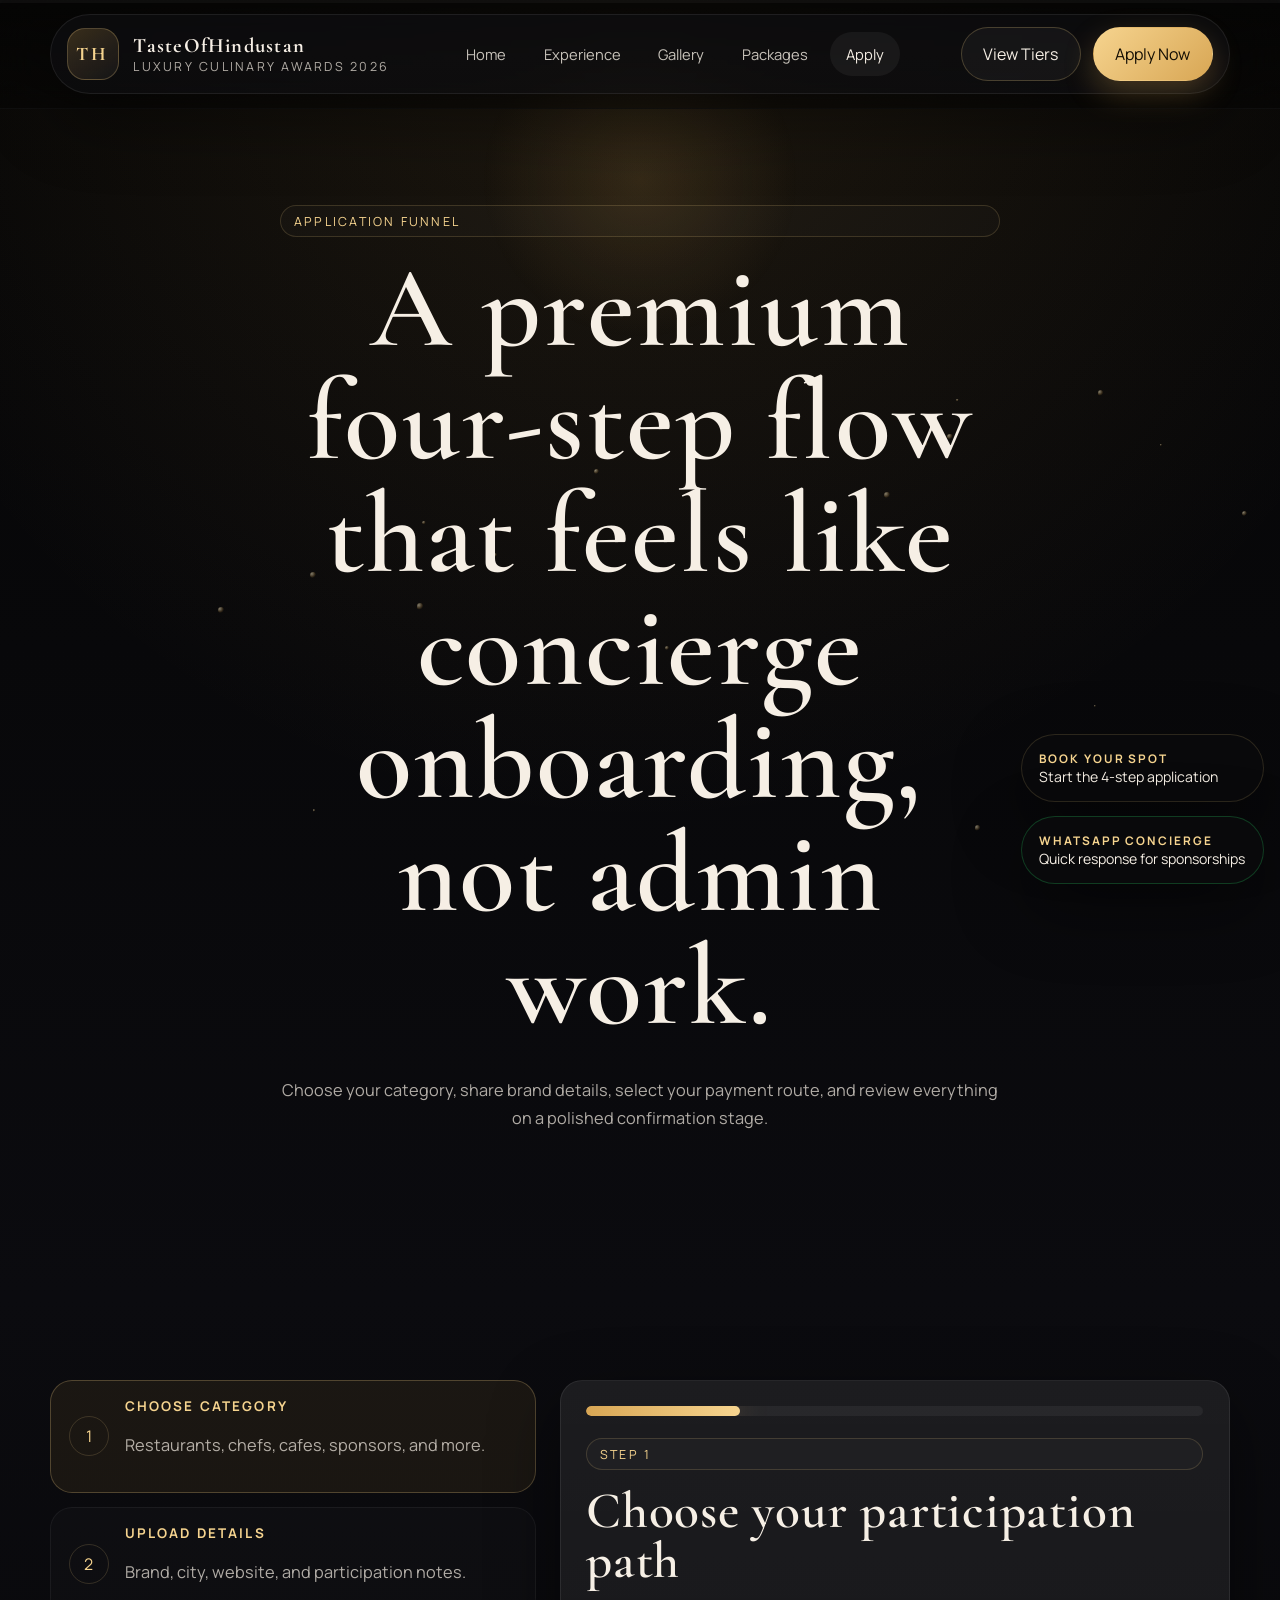
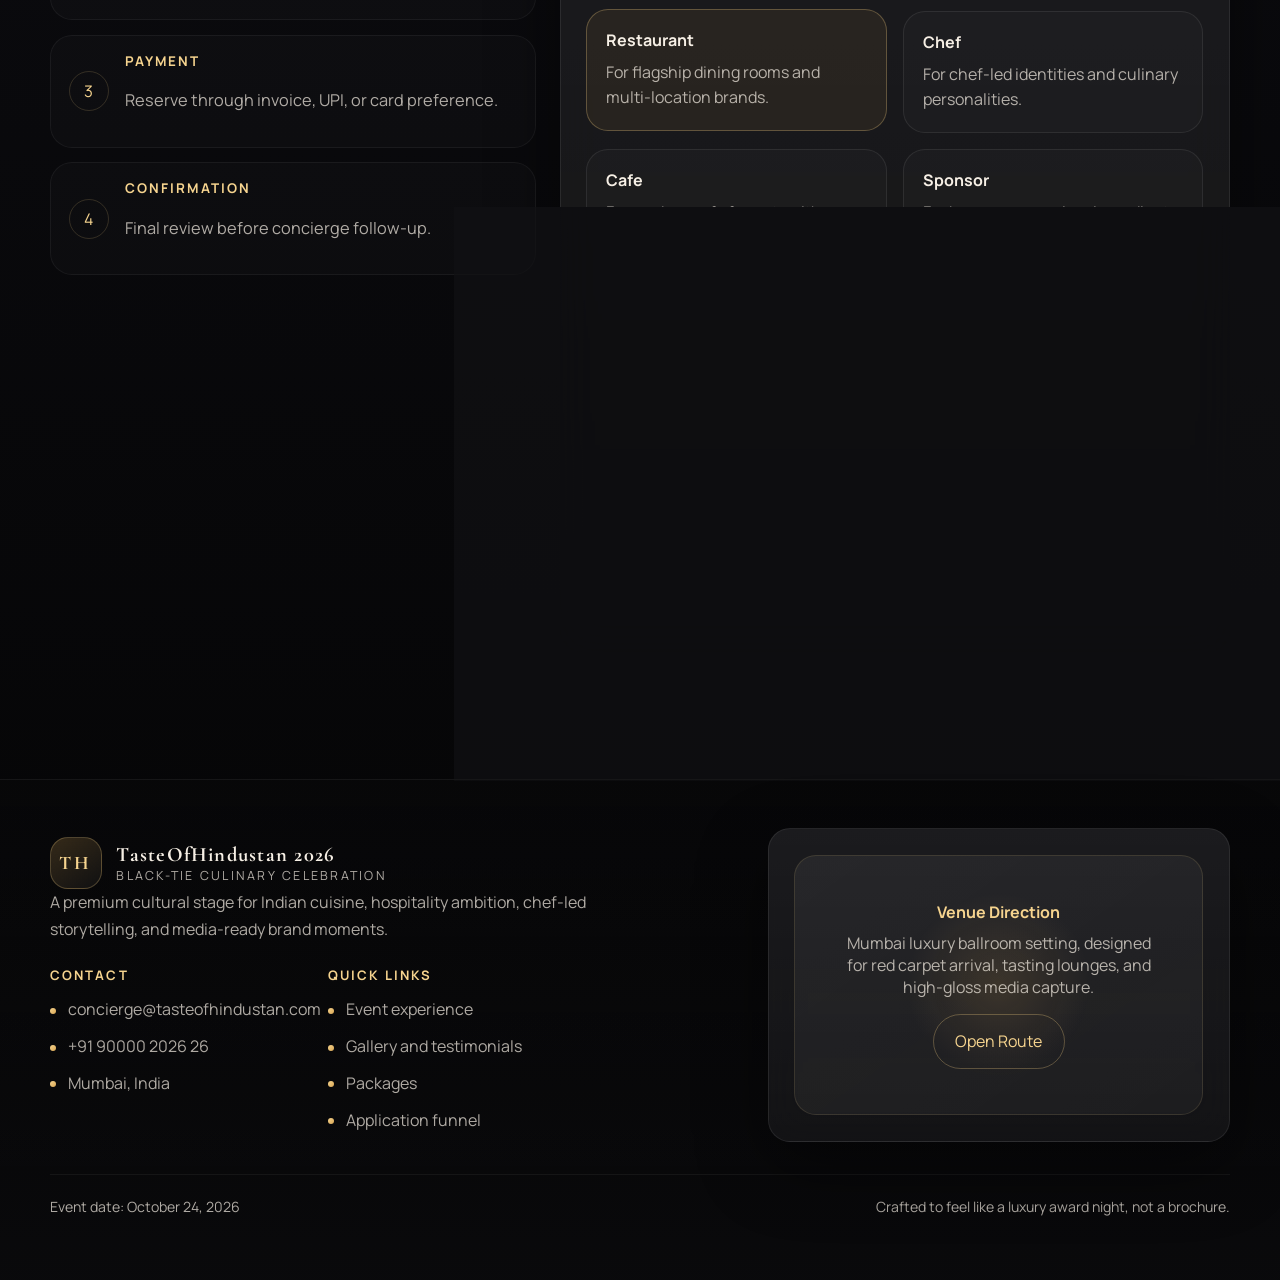
==== apply.html @ cc654521 "Refine homepage art direction and map" ====
<!DOCTYPE html>
<html lang="en">
<head>
  <meta charset="UTF-8" />
  <meta name="viewport" content="width=device-width, initial-scale=1.0" />
  <title>Apply | TasteOfHindustan 2026</title>
  <meta name="description" content="Start the 4-step TasteOfHindustan 2026 application flow: choose category, share details, set payment, and confirm." />
  <link rel="stylesheet" href="assets/css/styles.css" />
</head>
<body data-page="apply">
  <div class="page-shell">
    <div class="cursor-glow" id="cursorGlow"></div>
    <div class="gold-particles" id="goldParticles"></div>
    <div class="site-progress" id="scrollProgress"></div>
    <header class="site-header" id="siteHeader"></header>

    <main>
      <section class="section">
        <div class="section-shell">
          <div class="section-heading centered reveal">
            <span class="eyebrow">Application Funnel</span>
            <h1>A premium four-step flow that feels like concierge onboarding, not admin work.</h1>
            <p>Choose your category, share brand details, select your payment route, and review everything on a polished confirmation stage.</p>
          </div>
        </div>
      </section>

      <section class="section">
        <div class="section-shell application-shell">
          <aside class="stepper reveal">
            <div class="stepper-item active"><div class="step-index">1</div><div><strong class="mini-title">Choose category</strong><p class="copy">Restaurants, chefs, cafes, sponsors, and more.</p></div></div>
            <div class="stepper-item"><div class="step-index">2</div><div><strong class="mini-title">Upload details</strong><p class="copy">Brand, city, website, and participation notes.</p></div></div>
            <div class="stepper-item"><div class="step-index">3</div><div><strong class="mini-title">Payment</strong><p class="copy">Reserve through invoice, UPI, or card preference.</p></div></div>
            <div class="stepper-item"><div class="step-index">4</div><div><strong class="mini-title">Confirmation</strong><p class="copy">Final review before concierge follow-up.</p></div></div>
          </aside>

          <form class="form-card reveal" id="applicationForm">
            <div class="step-progress"><span></span></div>

            <div class="form-step active">
              <div class="section-heading" style="margin-bottom:1.5rem;">
                <span class="eyebrow">Step 1</span>
                <h2 style="font-size:clamp(2rem,4vw,3.2rem);">Choose your participation path</h2>
              </div>
              <div class="option-grid">
                <div class="choice-card"><input id="cat-restaurant" type="radio" name="category" value="Restaurant" checked><label for="cat-restaurant"><strong>Restaurant</strong><span>For flagship dining rooms and multi-location brands.</span></label></div>
                <div class="choice-card"><input id="cat-chef" type="radio" name="category" value="Chef"><label for="cat-chef"><strong>Chef</strong><span>For chef-led identities and culinary personalities.</span></label></div>
                <div class="choice-card"><input id="cat-cafe" type="radio" name="category" value="Cafe"><label for="cat-cafe"><strong>Cafe</strong><span>For modern cafe formats with strong brand language.</span></label></div>
                <div class="choice-card"><input id="cat-sponsor" type="radio" name="category" value="Sponsor"><label for="cat-sponsor"><strong>Sponsor</strong><span>For beverage, premium ingredient, and hospitality partners.</span></label></div>
              </div>
              <div class="option-grid" style="margin-top:1rem;">
                <div class="choice-card"><input id="plan-standard" type="radio" name="plan" value="standard"><label for="plan-standard"><strong>Standard</strong><span>Entry access with polished visibility.</span></label></div>
                <div class="choice-card"><input id="plan-gold" type="radio" name="plan" value="gold"><label for="plan-gold"><strong>Gold</strong><span>Priority features and stronger media support.</span></label></div>
                <div class="choice-card"><input id="plan-vip" type="radio" name="plan" value="vip" checked><label for="plan-vip"><strong>VIP</strong><span>Headline-ready activation with lounge and press emphasis.</span></label></div>
              </div>
              <div class="form-actions"><span></span><button class="button" type="button" data-next-step>Continue</button></div>
            </div>

            <div class="form-step">
              <div class="section-heading" style="margin-bottom:1.5rem;">
                <span class="eyebrow">Step 2</span>
                <h2 style="font-size:clamp(2rem,4vw,3.2rem);">Share brand and delegate details</h2>
              </div>
              <div class="form-grid">
                <div class="field"><label for="brand">Brand / Participant Name</label><input id="brand" name="brand" type="text" placeholder="Taste studio, restaurant, or founder name" /></div>
                <div class="field"><label for="contact">Contact Person</label><input id="contact" name="contact" type="text" placeholder="Primary delegate" /></div>
                <div class="field"><label for="email">Email</label><input id="email" name="email" type="email" placeholder="name@brand.com" /></div>
                <div class="field"><label for="phone">Phone</label><input id="phone" name="phone" type="tel" placeholder="+91" /></div>
                <div class="field"><label for="city">City</label><input id="city" name="city" type="text" placeholder="Mumbai, Delhi, Bengaluru..." /></div>
                <div class="field"><label for="website">Website / Instagram</label><input id="website" name="website" type="text" placeholder="https:// or @handle" /></div>
                <div class="field full"><label for="files">Upload deck / menu / press kit</label><input id="files" name="files" type="file" /></div>
                <div class="field full"><label for="notes">What makes your brand award-night ready?</label><textarea id="notes" name="notes" placeholder="Tell the jury and concierge team about your story, signature dishes, or experience style."></textarea></div>
              </div>
              <div class="form-actions"><button class="button-secondary" type="button" data-prev-step>Back</button><button class="button" type="button" data-next-step>Continue</button></div>
            </div>

            <div class="form-step">
              <div class="section-heading" style="margin-bottom:1.5rem;">
                <span class="eyebrow">Step 3</span>
                <h2 style="font-size:clamp(2rem,4vw,3.2rem);">Choose your payment route</h2>
              </div>
              <div class="option-grid">
                <div class="choice-card"><input id="pay-invoice" type="radio" name="payment" value="Invoice" checked><label for="pay-invoice"><strong>Invoice</strong><span>Best for hospitality groups, sponsor teams, and finance approval flows.</span></label></div>
                <div class="choice-card"><input id="pay-upi" type="radio" name="payment" value="UPI"><label for="pay-upi"><strong>UPI</strong><span>Fast track for founders and operators who want instant reservation.</span></label></div>
                <div class="choice-card"><input id="pay-card" type="radio" name="payment" value="Card"><label for="pay-card"><strong>Card</strong><span>Secure direct payment route for quick closing.</span></label></div>
                <div class="choice-card"><input id="pay-concierge" type="radio" name="payment" value="Concierge callback"><label for="pay-concierge"><strong>Concierge callback</strong><span>Talk through sponsorship, custom branding, or VIP activation needs.</span></label></div>
              </div>
              <div class="comparison-grid" style="margin-top:1rem;">
                <article class="confirmation-card"><strong>VIP urgency</strong><p>Only 20 VIP spotlight slots are currently positioned on the site.</p></article>
                <article class="confirmation-card"><strong>Gold showcase</strong><p>Priority scheduling and press-ready touchpoints are framed for Gold upward.</p></article>
                <article class="confirmation-card"><strong>What happens next</strong><p>Your preferred payment method becomes the handoff point for the concierge team.</p></article>
              </div>
              <div class="form-actions"><button class="button-secondary" type="button" data-prev-step>Back</button><button class="button" type="button" data-next-step>Review</button></div>
            </div>

            <div class="form-step">
              <div class="section-heading" style="margin-bottom:1.5rem;">
                <span class="eyebrow">Step 4</span>
                <h2 style="font-size:clamp(2rem,4vw,3.2rem);">Review your confirmation stage</h2>
              </div>
              <div class="confirmation-grid">
                <div class="confirmation-card"><strong>Brand</strong><span id="confirmBrand">Your Brand</span></div>
                <div class="confirmation-card"><strong>Category</strong><span id="confirmCategory">Restaurant</span></div>
                <div class="confirmation-card"><strong>Plan</strong><span id="confirmPlan">VIP</span></div>
                <div class="confirmation-card"><strong>City</strong><span id="confirmCity">City pending</span></div>
                <div class="confirmation-card"><strong>Payment</strong><span id="confirmPayment">Invoice</span></div>
              </div>
              <ul class="form-notes" style="margin-top:1.2rem;">
                <li>Concierge follow-up can be positioned within 24 hours of submission.</li>
                <li>Gold and VIP applications can be prioritized for media and sponsor planning.</li>
                <li>The site is designed so this last screen feels like a reservation, not a dead-end form.</li>
              </ul>
              <div class="form-actions"><button class="button-secondary" type="button" data-prev-step>Back</button><button class="button" type="submit">Submit Application</button></div>
              <div id="submitMessage" style="margin-top:1rem;"></div>
            </div>
          </form>
        </div>
      </section>
    </main>

    <footer class="site-footer" id="siteFooter"></footer>
    <div class="floating-actions" id="floatingActions"></div>
    <div id="modalHost"></div>
    <div id="lightboxHost"></div>
  </div>
  <script src="assets/js/app.js"></script>
</body>
</html>
---- assets/css/styles.css ----
@import url('https://fonts.googleapis.com/css2?family=Cormorant+Garamond:wght@400;500;600;700&family=Manrope:wght@300;400;500;600;700;800&display=swap');

:root{
  --bg:#050505;--bg2:#0b0b0f;--panel:rgba(17,17,20,.72);--line:rgba(255,255,255,.08);
  --gold:#d8a654;--gold2:#f6d48f;--text:#f6efe5;--muted:rgba(246,239,229,.7);
  --shadow:0 24px 70px rgba(0,0,0,.45);--radius:28px;--radius-sm:18px;
  --container:min(1180px,calc(100% - 2rem));
}
*{box-sizing:border-box}html{scroll-behavior:smooth}body{margin:0;font-family:'Manrope',sans-serif;color:var(--text);background:radial-gradient(circle at top,rgba(216,166,84,.12),transparent 28%),linear-gradient(180deg,var(--bg),var(--bg2) 45%,#040404);overflow-x:hidden}
body::before{content:'';position:fixed;inset:0;pointer-events:none;background-image:linear-gradient(rgba(255,255,255,.015) 1px,transparent 1px),linear-gradient(90deg,rgba(255,255,255,.015) 1px,transparent 1px);background-size:72px 72px;mask-image:radial-gradient(circle at center,black,transparent 82%);opacity:.18}
body.modal-open,body.nav-open{overflow:hidden}a{color:inherit;text-decoration:none}img,video{display:block;max-width:100%}button,input,textarea,select{font:inherit}button{cursor:pointer}
.page-shell{position:relative;isolation:isolate}
.cursor-glow{position:fixed;inset:0;pointer-events:none;z-index:1;background:radial-gradient(circle 220px at var(--glow-x,50%) var(--glow-y,20%),rgba(216,166,84,.14),transparent 72%)}
.gold-particles{position:fixed;inset:0;pointer-events:none;z-index:1;overflow:hidden}.gold-particles span{position:absolute;width:var(--size);height:var(--size);left:var(--left);top:var(--top);border-radius:999px;background:radial-gradient(circle at 30% 30%,rgba(255,241,202,.9),rgba(216,166,84,.35) 50%,transparent 72%);opacity:.55;animation:floatParticle var(--duration) linear infinite;animation-delay:var(--delay)}
@keyframes floatParticle{0%{transform:translate3d(0,0,0) scale(.8);opacity:0}15%,80%{opacity:.55}100%{transform:translate3d(0,-160px,0) scale(1.25);opacity:0}}
.site-progress{position:fixed;top:0;left:0;width:100%;height:3px;background:rgba(255,255,255,.04);z-index:60}.site-progress span{display:block;height:100%;width:0;background:linear-gradient(90deg,var(--gold),var(--gold2));box-shadow:0 0 24px rgba(216,166,84,.85)}
.site-header{position:sticky;top:0;z-index:50;padding:14px 0;background:linear-gradient(180deg,rgba(5,5,5,.82),rgba(5,5,5,.38));backdrop-filter:blur(18px);border-bottom:1px solid rgba(255,255,255,.04)}
.nav-shell{width:var(--container);margin:0 auto;display:flex;align-items:center;justify-content:space-between;gap:1.25rem;padding:.75rem 1rem;border-radius:999px;background:rgba(16,16,18,.62);border:1px solid var(--line);box-shadow:var(--shadow)}
.nav-brand,.footer-brand{display:flex;align-items:center;gap:.9rem}.brand-mark{width:52px;height:52px;border-radius:18px;display:grid;place-items:center;font-family:'Cormorant Garamond',serif;font-size:1.2rem;font-weight:700;letter-spacing:.18em;color:var(--gold2);background:linear-gradient(145deg,rgba(216,166,84,.22),rgba(255,255,255,.04));border:1px solid rgba(255,216,138,.24)}
.brand-copy strong,.footer-brand strong{display:block;font-family:'Cormorant Garamond',serif;font-size:1.28rem;letter-spacing:.06em}.brand-copy span,.footer-brand span{display:block;color:var(--muted);font-size:.78rem;letter-spacing:.18em;text-transform:uppercase}
.nav-links{display:flex;align-items:center;gap:.35rem;list-style:none;padding:0;margin:0}.nav-links a{display:inline-flex;align-items:center;justify-content:center;padding:.75rem 1rem;border-radius:999px;color:rgba(246,240,230,.8);font-size:.92rem;transition:.18s ease}.nav-links a:hover,.nav-links a.active{color:var(--text);background:rgba(255,255,255,.05)}
.nav-actions{display:flex;align-items:center;gap:.75rem}.mobile-toggle{width:46px;height:46px;display:none;place-items:center;border-radius:50%;border:1px solid rgba(255,216,138,.16);background:rgba(255,255,255,.02);color:var(--text)}.mobile-toggle span{width:18px;height:2px;background:currentColor;box-shadow:0 6px 0 currentColor,0 -6px 0 currentColor}
.button,.button-secondary,.button-ghost{display:inline-flex;align-items:center;justify-content:center;gap:.65rem;padding:.95rem 1.35rem;border-radius:999px;border:1px solid transparent;transition:transform .18s ease,box-shadow .18s ease,border-color .18s ease,background .18s ease}
.button{color:#130d03;background:linear-gradient(135deg,var(--gold2),var(--gold));box-shadow:0 12px 30px rgba(216,166,84,.28)}.button-secondary{color:var(--text);background:rgba(255,255,255,.04);border-color:rgba(255,216,138,.22)}.button-ghost{color:var(--gold2);background:transparent;border-color:rgba(255,216,138,.28)}.button:hover,.button-secondary:hover,.button-ghost:hover{transform:translateY(-2px)}.button.full{width:100%}
.section{position:relative;padding:6rem 0;z-index:2}.section-tight{padding:4rem 0}.section-shell{width:var(--container);margin:0 auto}
.eyebrow,.package-badge,.urgency-badge,.stat-kicker,.experience-card small{display:inline-flex;align-items:center;gap:.45rem;padding:.4rem .8rem;border-radius:999px;border:1px solid rgba(255,216,138,.16);background:rgba(255,255,255,.02);color:var(--gold2);font-size:.78rem;letter-spacing:.18em;text-transform:uppercase}
.section-heading{display:grid;gap:1rem;max-width:720px;margin-bottom:2.4rem}.section-heading.centered{text-align:center;margin-left:auto;margin-right:auto}.section-heading h1,.section-heading h2,.hero-title{margin:0;font-family:'Cormorant Garamond',serif;font-weight:600;line-height:.98;letter-spacing:.015em}.section-heading h1,.hero-title{font-size:clamp(3.5rem,9vw,7.4rem)}.section-heading h2{font-size:clamp(2.6rem,5vw,4.6rem)}.section-heading p,.hero-copy p,.copy,.story-copy p{color:var(--muted);line-height:1.75;font-size:1.02rem}
.hero{min-height:calc(100vh - 32px);display:flex;align-items:flex-end;position:relative;overflow:hidden;padding-top:5rem}.hero::before,.hero::after{content:'';position:absolute;inset:0}.hero::before{z-index:1;background:linear-gradient(180deg,rgba(5,5,5,.2),rgba(5,5,5,.82)),radial-gradient(circle at 20% 20%,rgba(216,166,84,.18),transparent 28%),radial-gradient(circle at 80% 10%,rgba(216,166,84,.1),transparent 24%)}.hero::after{z-index:2;background:linear-gradient(90deg,rgba(5,5,5,.84),rgba(5,5,5,.18) 55%,rgba(5,5,5,.64)),radial-gradient(circle at 75% 25%,rgba(246,212,143,.14),transparent 16%)}
.hero-video,.hero-fallback{position:absolute;inset:0}.hero-video{z-index:0;width:100%;height:100%;object-fit:cover;opacity:.46}.hero-fallback{z-index:0}.hero-fallback span{position:absolute;inset:0;background-size:cover;background-position:center;opacity:0;animation:heroFrames 16s ease-in-out infinite;transform:scale(1.08);filter:saturate(.92) contrast(1.06)}.hero-fallback span:nth-child(2){animation-delay:5.3s}.hero-fallback span:nth-child(3){animation-delay:10.6s}
@keyframes heroFrames{0%,20%{opacity:0;transform:scale(1.08)}25%,55%{opacity:.5;transform:scale(1)}60%,100%{opacity:0;transform:scale(.98)}}
.hero-shell{width:var(--container);margin:0 auto;position:relative;z-index:4;display:grid;grid-template-columns:1.2fr .8fr;gap:2rem;align-items:end;padding-bottom:4rem}.hero-copy{max-width:780px}
.hero-grid{display:grid;gap:1rem;margin:1.6rem 0 2rem;grid-template-columns:repeat(3,minmax(0,1fr))}
.glass-panel,.story-card,.spotlight-card,.package-card,.faq-item,.gallery-card,.testimonial-card,.form-card,.info-panel,.hero-pill{border-radius:22px;background:linear-gradient(180deg,rgba(255,255,255,.06),rgba(255,255,255,.02)),var(--panel);border:1px solid var(--line);box-shadow:var(--shadow);backdrop-filter:blur(20px)}
.hero-pill,.countdown-card,.info-panel{padding:1.2rem}.hero-pill strong,.info-panel strong{display:block;margin-bottom:.35rem;font-size:.78rem;letter-spacing:.18em;text-transform:uppercase;color:var(--gold2)}.hero-pill span,.info-panel span{color:var(--text);font-size:.98rem}
.countdown-grid{display:grid;gap:.8rem;grid-template-columns:repeat(4,minmax(0,1fr))}.countdown-box{padding:1rem .75rem;border-radius:18px;text-align:center;border:1px solid rgba(255,216,138,.14);background:rgba(255,255,255,.02)}.countdown-box strong{display:block;font-size:1.9rem;line-height:1;color:var(--gold2)}.countdown-box span{font-size:.78rem;text-transform:uppercase;letter-spacing:.16em;color:var(--muted)}
.hero-actions,.cta-row,.story-actions,.footer-actions{display:flex;flex-wrap:wrap;gap:1rem}.hero-side{display:grid;gap:1rem}.metric-strip{display:grid;grid-template-columns:repeat(3,minmax(0,1fr));gap:1rem;margin-top:2rem}.metric-strip .info-panel strong{display:block;font-size:2rem;margin-bottom:.2rem;color:var(--gold2)}.metric-strip .info-panel span{color:var(--muted);line-height:1.5}
.hero-mini{margin-top:1.4rem;display:flex;flex-wrap:wrap;gap:.7rem}.hero-mini span{padding:.55rem .8rem;border-radius:999px;background:rgba(255,255,255,.04);border:1px solid rgba(255,255,255,.06);font-size:.82rem;color:var(--muted)}
.hero-lockup{display:grid;gap:.15em;line-height:.9}.hero-title-main{display:block;white-space:nowrap;font-size:clamp(3rem,7.2vw,6.9rem);letter-spacing:-.03em;text-shadow:0 8px 32px rgba(0,0,0,.3)}.hero-title-sub{display:block;padding-left:.08em;font-size:clamp(2.2rem,5vw,4.4rem);letter-spacing:.2em;color:var(--gold2);text-transform:uppercase}.hero-home .hero-copy p{max-width:640px}
.hero-editorial-card{padding:1.35rem 1.4rem;background:linear-gradient(140deg,rgba(216,166,84,.16),rgba(255,255,255,.03) 42%),rgba(12,12,14,.82)}.hero-editorial-card p{margin:0;color:var(--text);line-height:1.7}.hero-editorial-meta{display:flex;flex-wrap:wrap;gap:.6rem;margin-top:1rem}.hero-editorial-meta span{padding:.45rem .7rem;border-radius:999px;background:rgba(255,255,255,.04);border:1px solid rgba(255,216,138,.12);font-size:.76rem;letter-spacing:.08em;text-transform:uppercase;color:var(--muted)}
.story-grid,.guest-grid,.map-layout,.footer-grid,.trophy-shell,.application-shell{display:grid;gap:1.5rem;align-items:center}.story-grid{grid-template-columns:1.05fr .95fr}.story-copy{display:grid;gap:1rem}.story-card,.spotlight-card,.package-card,.comparison-card,.video-card,.faq-item,.testimonial-card,.location-card,.form-card,.pricing-card,.india-stage,.experience-stage{padding:1.6rem}
.story-card strong,.spotlight-card strong,.mini-title{display:block;margin-bottom:.75rem;font-size:.84rem;letter-spacing:.16em;text-transform:uppercase;color:var(--gold2)}
.story-stat-grid,.participant-grid,.feature-grid,.social-grid,.pricing-grid,.faq-grid,.timeline,.video-grid,.testimonial-grid,.comparison-grid,.benefit-grid,.footer-links{display:grid;gap:1rem}.story-stat-grid{grid-template-columns:repeat(2,minmax(0,1fr))}
.story-stat{padding:1.2rem;border-radius:18px;background:rgba(255,255,255,.02);border:1px solid rgba(255,216,138,.1)}.story-stat b{display:block;font-size:1.9rem;color:var(--gold2)}
.story-quote{margin-bottom:1.1rem;padding:1.1rem 1.2rem;border-left:2px solid rgba(255,216,138,.35);background:linear-gradient(90deg,rgba(216,166,84,.08),rgba(255,255,255,.02));border-radius:0 18px 18px 0}.story-quote p{margin:0;font-family:'Cormorant Garamond',serif;font-size:1.5rem;line-height:1.35;color:var(--text)}
.map-layout{grid-template-columns:.92fr 1.08fr}.india-stage{position:relative;min-height:640px;overflow:hidden}.india-stage::before{content:'';position:absolute;inset:10% 12%;background:radial-gradient(circle at center,rgba(216,166,84,.18),transparent 52%);filter:blur(24px)}
.india-canvas{position:relative;height:100%;min-height:580px}.india-map-art{position:absolute;inset:2% 12%;width:76%;height:94%;filter:drop-shadow(0 30px 60px rgba(0,0,0,.28))}.india-map-outline{fill:rgba(225,187,109,.18);stroke:rgba(255,224,157,.38);stroke-width:4;stroke-linejoin:round}.india-map-outline-ne{fill:rgba(225,187,109,.12)}.india-map-line{fill:none;stroke:rgba(255,232,184,.18);stroke-width:3;stroke-linecap:round}.india-island{fill:rgba(255,222,146,.42)}
.india-hotspot{position:absolute;display:grid;gap:.35rem;justify-items:center;background:transparent;border:0;color:var(--text);transform:translate(-50%,-50%)}.india-hotspot::before{content:'';width:16px;height:16px;border-radius:50%;background:radial-gradient(circle,var(--gold2),var(--gold));box-shadow:0 0 0 8px rgba(216,166,84,.12),0 0 24px rgba(216,166,84,.5);transition:transform .18s ease}.india-hotspot span{padding:.38rem .68rem;border-radius:999px;font-size:.71rem;letter-spacing:.15em;text-transform:uppercase;background:rgba(7,7,9,.82);border:1px solid rgba(255,216,138,.16);white-space:nowrap}.india-hotspot:hover::before,.india-hotspot:focus-visible::before{transform:scale(1.08)}.india-hotspot.label-left span{transform:translateX(-34px)}.india-hotspot.label-right span{transform:translateX(34px)}.india-hotspot.label-below span{transform:translateY(16px)}.india-hotspot.label-above span{transform:translateY(-16px)}
.map-preview{display:grid;gap:1rem}.map-preview img{width:100%;aspect-ratio:1/.72;object-fit:cover;border-radius:22px}.map-meta{display:flex;flex-wrap:wrap;gap:.75rem}.map-meta span{padding:.45rem .8rem;border-radius:999px;background:rgba(255,255,255,.04);border:1px solid rgba(255,255,255,.06);font-size:.78rem;color:var(--muted)}
.participant-grid,.feature-grid,.social-grid,.pricing-grid,.benefit-grid,.video-grid,.testimonial-grid,.comparison-grid{grid-template-columns:repeat(3,minmax(0,1fr))}.faq-grid{grid-template-columns:repeat(2,minmax(0,1fr))}
.participant-card,.feature-card,.social-card,.package-card,.timeline-card{padding:1.5rem;border-radius:22px;background:linear-gradient(180deg,rgba(255,255,255,.06),rgba(255,255,255,.02)),rgba(12,12,14,.85);border:1px solid var(--line);transition:transform .2s ease,border-color .2s ease,box-shadow .2s ease}.participant-card:hover,.feature-card:hover,.social-card:hover,.package-card:hover{transform:translateY(-4px);border-color:rgba(255,216,138,.24);box-shadow:0 24px 50px rgba(0,0,0,.45)}
.icon-badge{width:52px;height:52px;border-radius:18px;display:grid;place-items:center;margin-bottom:1rem;color:var(--gold2);background:linear-gradient(135deg,rgba(216,166,84,.26),rgba(255,255,255,.04));border:1px solid rgba(255,216,138,.18)}.icon-badge svg{width:22px;height:22px}
.participant-card h3,.feature-card h3,.social-card h3,.package-card h3,.timeline-card h3,.video-card h3,.testimonial-card h3,.faq-item h3{margin:0 0 .7rem;font-size:1.15rem}.participant-card p,.feature-card p,.social-card p,.package-card p,.timeline-card p,.video-card p,.testimonial-card p,.faq-item p,.footer-copy p{margin:0;color:var(--muted);line-height:1.7}
.guest-grid{grid-template-columns:.92fr 1.08fr}.guest-stage{position:relative;min-height:600px;border-radius:28px;overflow:hidden;background:linear-gradient(180deg,rgba(255,255,255,.04),rgba(255,255,255,.02)),linear-gradient(140deg,rgba(216,166,84,.08),transparent 40%),rgba(8,8,10,.92);border:1px solid var(--line)}.guest-stage::before{content:'';position:absolute;inset:auto 12% 15% 12%;height:48%;background:radial-gradient(circle at center,rgba(246,212,143,.2),transparent 60%);filter:blur(18px)}
.guest-halo{position:absolute;inset:7% 18% 12%;border-radius:999px;background:radial-gradient(circle at center,rgba(246,212,143,.3),rgba(216,166,84,.1) 45%,transparent 72%);filter:blur(12px)}.guest-portrait{position:absolute;inset:12% 18% 14%;display:grid;place-items:center;text-align:center;background:linear-gradient(180deg,rgba(255,255,255,.02),rgba(255,255,255,0)),radial-gradient(circle at top,rgba(255,216,138,.18),transparent 40%)}.guest-portrait::before{content:'';width:68%;aspect-ratio:.7;border-radius:38% 38% 45% 45% / 30% 30% 55% 55%;background:radial-gradient(circle at 50% 25%,rgba(246,212,143,.18),transparent 20%),linear-gradient(180deg,rgba(246,212,143,.24),rgba(255,255,255,.05));border:1px solid rgba(255,216,138,.15)}
.guest-monogram{position:absolute;top:36%;font-family:'Cormorant Garamond',serif;font-size:clamp(4rem,8vw,6rem);color:var(--gold2);letter-spacing:.1em}.guest-caption{position:absolute;bottom:12%;padding:.9rem 1.1rem;border-radius:999px;background:rgba(10,10,12,.84);border:1px solid rgba(255,216,138,.16);letter-spacing:.2em;text-transform:uppercase;font-size:.72rem}
.spotlight-list{display:grid;gap:.85rem;margin-top:1.4rem}.spotlight-list div{padding:1rem 1rem 1rem 1.1rem;border-left:2px solid rgba(255,216,138,.3);background:rgba(255,255,255,.02);border-radius:0 18px 18px 0}
.experience-stage{overflow:hidden}.experience-rail{display:grid;grid-auto-flow:column;grid-auto-columns:minmax(280px,360px);gap:1rem;overflow-x:auto;padding-bottom:.5rem;scroll-snap-type:x mandatory}.experience-rail::-webkit-scrollbar{height:8px}.experience-rail::-webkit-scrollbar-thumb{background:rgba(216,166,84,.3);border-radius:999px}
.experience-card{position:relative;min-height:360px;scroll-snap-align:start;padding:1.5rem;border-radius:28px;overflow:hidden;border:1px solid var(--line);background-size:cover;background-position:center;box-shadow:var(--shadow)}.experience-card::before{content:'';position:absolute;inset:0;background:linear-gradient(180deg,rgba(5,5,5,.05),rgba(5,5,5,.86)),linear-gradient(140deg,rgba(216,166,84,.16),transparent 55%)}.experience-card>*{position:relative;z-index:1}.experience-card h3{margin:1rem 0 .85rem;font-size:1.45rem}
.experience-card ul,.package-features,.footer-list,.form-notes{margin:0;padding:0;list-style:none}.experience-card li,.package-features li,.footer-list li,.form-notes li{position:relative;padding-left:1.1rem;margin-top:.65rem;color:var(--muted);line-height:1.65}.experience-card li::before,.package-features li::before,.footer-list li::before,.form-notes li::before{content:'';position:absolute;left:0;top:.72rem;width:6px;height:6px;border-radius:50%;background:linear-gradient(135deg,var(--gold2),var(--gold))}
.trophy-shell{grid-template-columns:.96fr 1.04fr}.trophy-stage{position:relative;min-height:520px;border-radius:28px;overflow:hidden;background:radial-gradient(circle at center,rgba(246,212,143,.2),transparent 36%),linear-gradient(180deg,rgba(255,255,255,.03),rgba(255,255,255,.01)),rgba(10,10,12,.92);border:1px solid var(--line)}.trophy-stage::before{content:'';position:absolute;inset:auto 16% 6%;height:18%;background:radial-gradient(circle at center,rgba(216,166,84,.22),transparent 60%)}.trophy-stage model-viewer,.trophy-fallback{width:100%;height:520px;background:transparent}.trophy-fallback{display:none;align-items:center;justify-content:center;color:var(--gold2);font-family:'Cormorant Garamond',serif;font-size:1.5rem;letter-spacing:.1em}
.timeline{grid-template-columns:repeat(3,minmax(0,1fr));margin-top:1.4rem}.timeline-card{padding:1.3rem;border-radius:22px;background:rgba(255,255,255,.03);border:1px solid rgba(255,216,138,.12)}.timeline-time{display:block;margin-bottom:.8rem;color:var(--gold2);letter-spacing:.16em;text-transform:uppercase;font-size:.76rem}
.gallery-shell{display:grid;gap:1.25rem}.gallery-filters{display:flex;flex-wrap:wrap;gap:.75rem}.gallery-filter{padding:.8rem 1rem;border-radius:999px;border:1px solid rgba(255,216,138,.14);background:rgba(255,255,255,.02);color:var(--muted)}.gallery-filter.active{color:#130d03;background:linear-gradient(135deg,var(--gold2),var(--gold))}
.gallery-grid{columns:3 280px;column-gap:1.15rem}.gallery-card{display:block;width:100%;margin-bottom:1.15rem;padding:0;overflow:hidden;position:relative}.gallery-card button{width:100%;border:0;background:transparent;padding:0;color:inherit}.gallery-card img{width:100%;height:auto;transition:transform .3s ease,filter .3s ease}.gallery-card:hover img{transform:scale(1.05);filter:saturate(1.08)}.gallery-overlay{position:absolute;inset:auto 1rem 1rem;padding:.9rem 1rem;border-radius:22px;background:rgba(10,10,12,.7);backdrop-filter:blur(16px);border:1px solid rgba(255,216,138,.14)}.gallery-overlay strong{display:block;margin-bottom:.3rem}
.video-poster{border-radius:22px;overflow:hidden;aspect-ratio:1/.7}.video-poster img{width:100%;height:100%;object-fit:cover}.social-card strong{display:block;font-size:2rem;margin-bottom:.3rem;color:var(--gold2)}
.package-card{position:relative}.package-card.highlight{border-color:rgba(255,216,138,.34);box-shadow:0 0 0 1px rgba(255,216,138,.18),0 0 40px rgba(216,166,84,.18)}.package-header{display:flex;align-items:start;justify-content:space-between;gap:1rem}.package-price{margin:1rem 0;display:flex;align-items:baseline;gap:.5rem}.package-price strong{font-size:clamp(2.4rem,5vw,3.6rem);color:var(--gold2)}.package-price span{color:var(--muted)}.urgency-badge{margin-top:1rem}
.comparison-card{overflow-x:auto}.comparison-table{width:100%;border-collapse:collapse}.comparison-table th,.comparison-table td{padding:1rem;text-align:left;border-bottom:1px solid rgba(255,255,255,.06)}.comparison-table th{color:var(--gold2);font-size:.84rem;letter-spacing:.14em;text-transform:uppercase}.comparison-table td:first-child{color:var(--text);min-width:240px}
.application-shell{grid-template-columns:.84fr 1.16fr;align-items:start}.stepper{display:grid;gap:.9rem}.stepper-item{display:flex;align-items:center;gap:1rem;padding:1rem 1.1rem;border-radius:22px;background:rgba(255,255,255,.02);border:1px solid rgba(255,255,255,.05)}.step-index{width:40px;height:40px;display:grid;place-items:center;border-radius:50%;border:1px solid rgba(255,216,138,.16);color:var(--gold2)}.stepper-item.active{border-color:rgba(255,216,138,.24);background:rgba(216,166,84,.08)}
.step-progress{width:100%;height:10px;margin-bottom:1.4rem;border-radius:999px;background:rgba(255,255,255,.05);overflow:hidden}.step-progress span{display:block;width:25%;height:100%;border-radius:inherit;background:linear-gradient(90deg,var(--gold),var(--gold2));box-shadow:0 0 30px rgba(216,166,84,.4);transition:width .22s ease}
.form-step{display:none;animation:fadeStep .28s ease}.form-step.active{display:block}@keyframes fadeStep{from{opacity:0;transform:translateY(12px)}to{opacity:1;transform:translateY(0)}}
.form-grid,.checkout-grid,.confirmation-grid,.option-grid{display:grid;gap:1rem;grid-template-columns:repeat(2,minmax(0,1fr))}.field{display:grid;gap:.55rem}.field.full{grid-column:1/-1}.field label{font-size:.85rem;color:var(--gold2);letter-spacing:.08em;text-transform:uppercase}.field input,.field textarea,.field select{width:100%;padding:1rem 1.1rem;border-radius:18px;border:1px solid rgba(255,255,255,.08);background:rgba(255,255,255,.03);color:var(--text);outline:none}.field input:focus,.field textarea:focus,.field select:focus{border-color:rgba(255,216,138,.28);box-shadow:0 0 0 4px rgba(216,166,84,.08)}.field textarea{min-height:120px;resize:vertical}
.choice-card{position:relative}.choice-card input{position:absolute;inset:0;opacity:0}.choice-card label{display:block;height:100%;padding:1.2rem;border-radius:22px;border:1px solid rgba(255,255,255,.08);background:rgba(255,255,255,.02);transition:border-color .18s ease,transform .18s ease,background .18s ease}.choice-card input:checked+label{border-color:rgba(255,216,138,.28);background:rgba(216,166,84,.08);transform:translateY(-2px)}.choice-card label strong{display:block;margin-bottom:.55rem;color:var(--text)}.choice-card label span{display:block;color:var(--muted);line-height:1.6}
.form-actions{display:flex;flex-wrap:wrap;justify-content:space-between;gap:1rem;margin-top:1.4rem}.confirmation-card{padding:1.2rem;border-radius:22px;background:rgba(255,255,255,.03);border:1px solid rgba(255,216,138,.12)}.confirmation-card strong{display:block;margin-bottom:.55rem;color:var(--gold2);font-size:.82rem;text-transform:uppercase;letter-spacing:.12em}
.site-footer{position:relative;padding:3rem 0 4rem;margin-top:2rem;border-top:1px solid rgba(255,255,255,.05);background:linear-gradient(180deg,rgba(10,10,12,.3),rgba(10,10,12,.95));z-index:2}.footer-grid{grid-template-columns:1.2fr .8fr}.footer-copy{max-width:540px}.footer-links{grid-template-columns:repeat(2,minmax(0,1fr));margin-top:1.4rem}.footer-link-group h3{margin:0 0 .8rem;color:var(--gold2);font-size:.82rem;letter-spacing:.16em;text-transform:uppercase}
.location-placeholder{width:100%;min-height:260px;border-radius:22px;display:grid;place-items:center;text-align:center;background:radial-gradient(circle at center,rgba(216,166,84,.14),transparent 38%),linear-gradient(145deg,rgba(255,255,255,.04),rgba(255,255,255,.02)),rgba(255,255,255,.02);border:1px solid rgba(255,216,138,.12)}.location-placeholder strong{display:block;margin-bottom:.55rem;color:var(--gold2)}
.footer-bottom{width:var(--container);margin:2rem auto 0;display:flex;flex-wrap:wrap;justify-content:space-between;gap:1rem;padding-top:1.4rem;border-top:1px solid rgba(255,255,255,.05);color:var(--muted);font-size:.88rem}
.floating-actions{position:fixed;right:1rem;bottom:1rem;z-index:70;display:grid;gap:.85rem}.floating-button{display:inline-flex;align-items:center;gap:.7rem;padding:.95rem 1.1rem;border-radius:999px;color:var(--text);background:rgba(10,10,12,.92);border:1px solid rgba(255,216,138,.14);backdrop-filter:blur(20px);box-shadow:var(--shadow)}.floating-button strong{display:block;font-size:.74rem;letter-spacing:.16em;text-transform:uppercase;color:var(--gold2)}.floating-button span{display:block;font-size:.88rem}.floating-button.whatsapp{border-color:rgba(37,211,102,.25)}
.modal,.lightbox{position:fixed;inset:0;display:none;place-items:center;padding:1rem;background:rgba(0,0,0,.76);z-index:100}.modal.active,.lightbox.active{display:grid}.modal-card,.lightbox-card{width:min(980px,100%);border-radius:28px;overflow:hidden;background:linear-gradient(180deg,rgba(255,255,255,.05),rgba(255,255,255,.02)),rgba(10,10,12,.95);border:1px solid var(--line);box-shadow:0 30px 80px rgba(0,0,0,.55)}
.modal-grid{display:grid;grid-template-columns:1fr 1fr}.modal-media img,.modal-media video,.lightbox-media img,.lightbox-media video{width:100%;height:100%;object-fit:cover}.modal-content,.lightbox-content{padding:1.6rem}.modal-content h3,.lightbox-content h3{margin:0 0 .85rem;font-family:'Cormorant Garamond',serif;font-size:clamp(2rem,4vw,3rem)}.close-button{position:absolute;top:1rem;right:1rem;width:44px;height:44px;border-radius:50%;border:1px solid rgba(255,216,138,.18);background:rgba(10,10,12,.78);color:var(--text);z-index:2}
.reveal{opacity:0;transform:translateY(24px);transition:opacity .6s ease,transform .6s ease}.reveal.is-visible{opacity:1;transform:translateY(0)}[data-parallax]{will-change:transform}.centered-text{text-align:center}
@media (max-width:1100px){.hero-shell,.story-grid,.guest-grid,.map-layout,.trophy-shell,.application-shell,.footer-grid{grid-template-columns:1fr}.participant-grid,.feature-grid,.social-grid,.pricing-grid,.video-grid,.testimonial-grid,.comparison-grid,.benefit-grid{grid-template-columns:repeat(2,minmax(0,1fr))}}
@media (max-width:900px){.nav-links,.nav-actions .button-secondary{display:none}.nav-shell{position:relative}.mobile-toggle{display:grid}body.nav-open .nav-links{display:grid}.nav-links{position:absolute;top:calc(100% + .8rem);left:0;right:0;gap:.3rem;padding:1rem;background:rgba(10,10,12,.96);border-radius:30px;border:1px solid var(--line);box-shadow:var(--shadow)}.nav-links a{justify-content:flex-start}.hero-grid,.metric-strip,.timeline,.form-grid,.checkout-grid,.confirmation-grid,.option-grid{grid-template-columns:repeat(2,minmax(0,1fr))}.modal-grid{grid-template-columns:1fr}}
@media (max-width:680px){.section{padding:4.5rem 0}.hero{min-height:auto}.hero-shell{grid-template-columns:1fr;padding-bottom:3rem}.hero-grid,.metric-strip,.participant-grid,.feature-grid,.social-grid,.pricing-grid,.faq-grid,.video-grid,.testimonial-grid,.comparison-grid,.benefit-grid,.countdown-grid,.form-grid,.checkout-grid,.confirmation-grid,.option-grid,.story-stat-grid{grid-template-columns:1fr}.experience-rail{grid-auto-columns:minmax(84vw,84vw)}.india-stage{min-height:520px}.india-canvas{min-height:470px}.india-map-art{inset:4% 6%;width:88%;height:92%}.gallery-grid{columns:1}.floating-actions{right:.75rem;left:.75rem;bottom:.75rem}.floating-button{justify-content:center}.nav-shell{padding:.7rem .85rem}.brand-copy span,.footer-brand span{letter-spacing:.12em}.hero-title-main{white-space:normal;line-height:.92}}
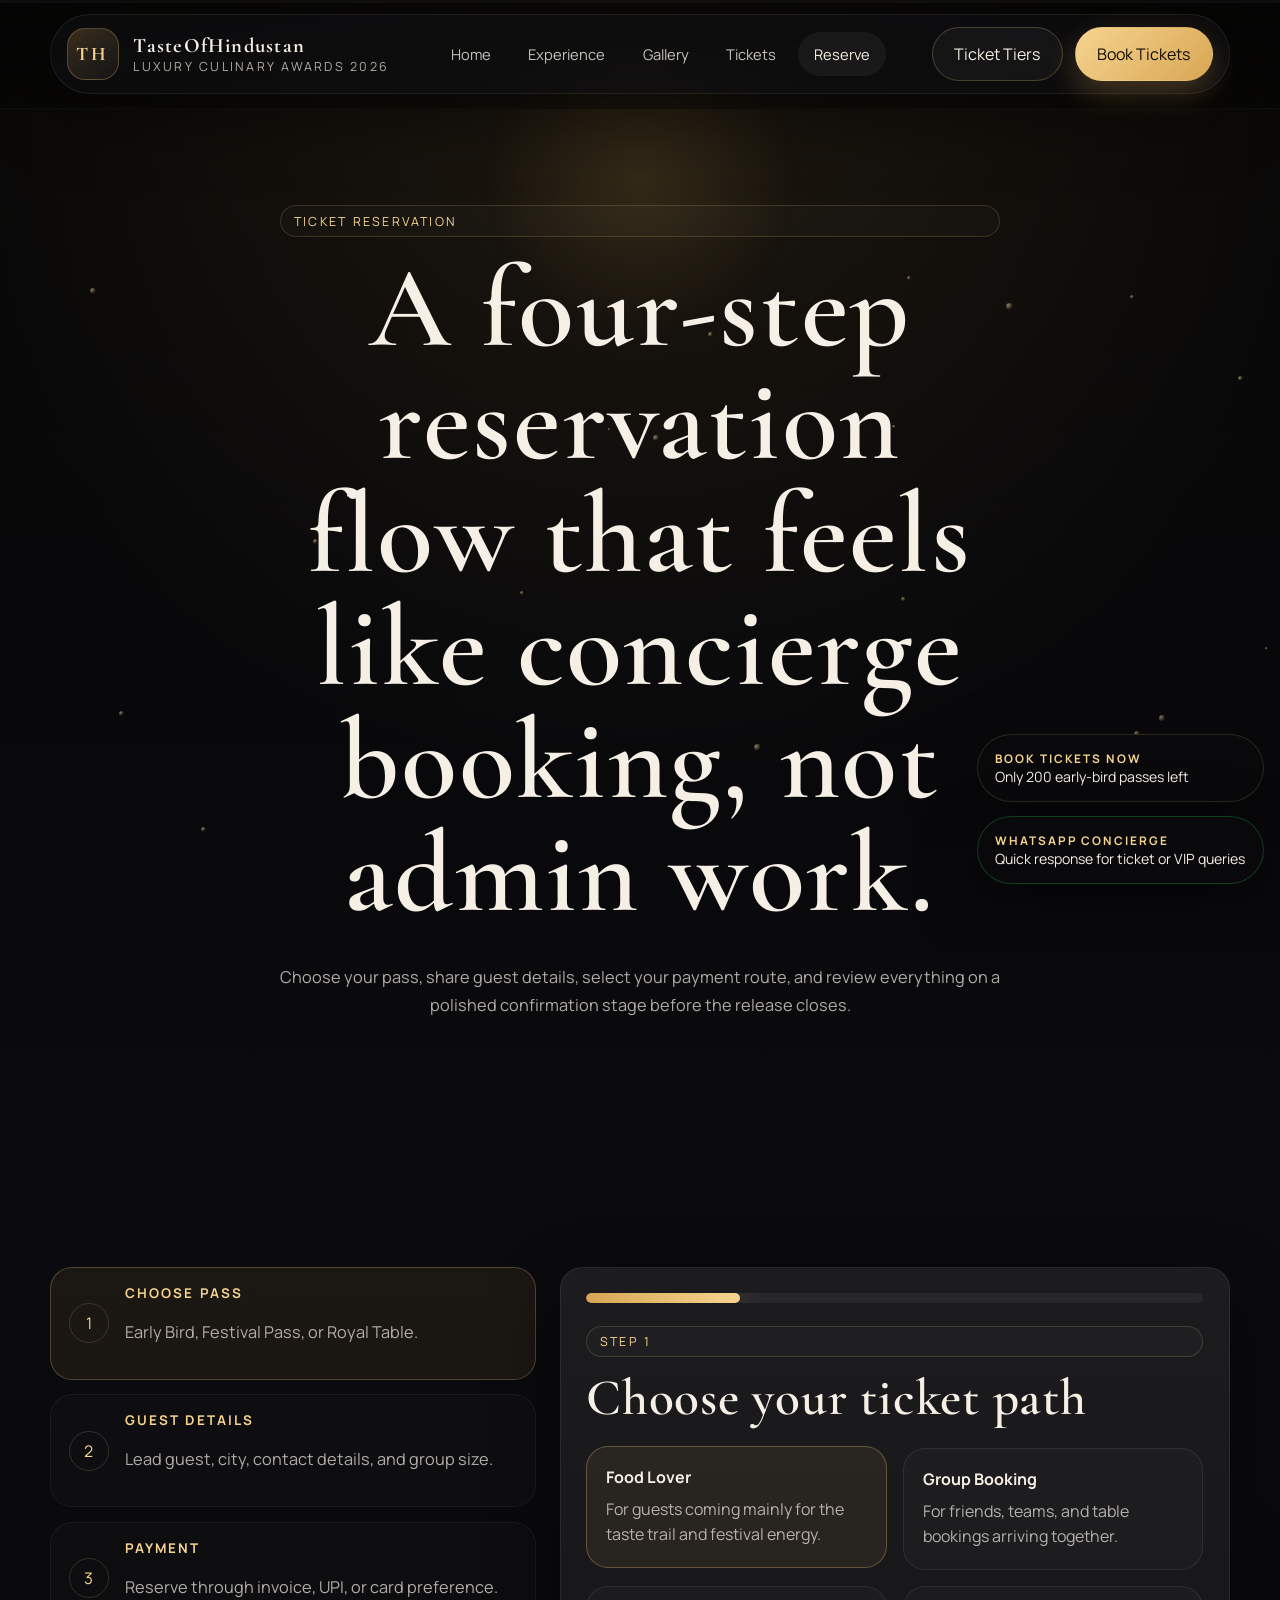
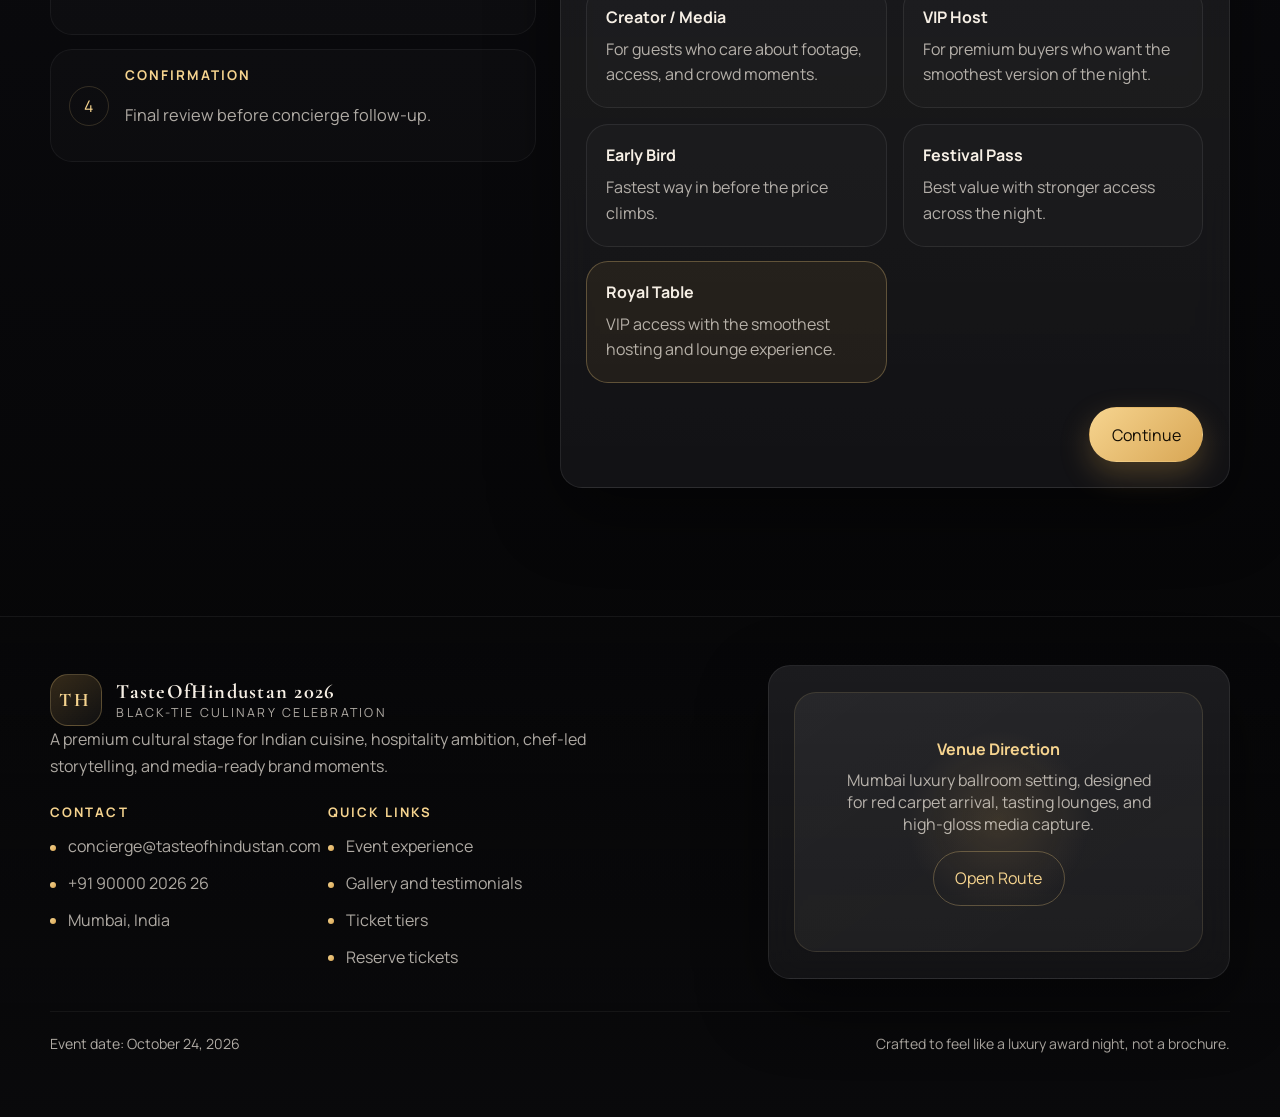
==== commit 55acd481: "Rebuild site into cinematic ticket funnel" ====
--- a/apply.html
+++ b/apply.html
@@ -3,8 +3,8 @@
 <head>
   <meta charset="UTF-8" />
   <meta name="viewport" content="width=device-width, initial-scale=1.0" />
-  <title>Apply | TasteOfHindustan 2026</title>
-  <meta name="description" content="Start the 4-step TasteOfHindustan 2026 application flow: choose category, share details, set payment, and confirm." />
+  <title>Reserve Tickets | TasteOfHindustan 2026</title>
+  <meta name="description" content="Reserve TasteOfHindustan 2026 tickets in four steps: choose your pass, share guest details, select payment, and confirm." />
   <link rel="stylesheet" href="assets/css/styles.css" />
 </head>
 <body data-page="apply">
@@ -18,9 +18,9 @@
       <section class="section">
         <div class="section-shell">
           <div class="section-heading centered reveal">
-            <span class="eyebrow">Application Funnel</span>
-            <h1>A premium four-step flow that feels like concierge onboarding, not admin work.</h1>
-            <p>Choose your category, share brand details, select your payment route, and review everything on a polished confirmation stage.</p>
+            <span class="eyebrow">Ticket Reservation</span>
+            <h1>A four-step reservation flow that feels like concierge booking, not admin work.</h1>
+            <p>Choose your pass, share guest details, select your payment route, and review everything on a polished confirmation stage before the release closes.</p>
           </div>
         </div>
       </section>
@@ -28,8 +28,8 @@
       <section class="section">
         <div class="section-shell application-shell">
           <aside class="stepper reveal">
-            <div class="stepper-item active"><div class="step-index">1</div><div><strong class="mini-title">Choose category</strong><p class="copy">Restaurants, chefs, cafes, sponsors, and more.</p></div></div>
-            <div class="stepper-item"><div class="step-index">2</div><div><strong class="mini-title">Upload details</strong><p class="copy">Brand, city, website, and participation notes.</p></div></div>
+            <div class="stepper-item active"><div class="step-index">1</div><div><strong class="mini-title">Choose pass</strong><p class="copy">Early Bird, Festival Pass, or Royal Table.</p></div></div>
+            <div class="stepper-item"><div class="step-index">2</div><div><strong class="mini-title">Guest details</strong><p class="copy">Lead guest, city, contact details, and group size.</p></div></div>
             <div class="stepper-item"><div class="step-index">3</div><div><strong class="mini-title">Payment</strong><p class="copy">Reserve through invoice, UPI, or card preference.</p></div></div>
             <div class="stepper-item"><div class="step-index">4</div><div><strong class="mini-title">Confirmation</strong><p class="copy">Final review before concierge follow-up.</p></div></div>
           </aside>
@@ -40,18 +40,18 @@
             <div class="form-step active">
               <div class="section-heading" style="margin-bottom:1.5rem;">
                 <span class="eyebrow">Step 1</span>
-                <h2 style="font-size:clamp(2rem,4vw,3.2rem);">Choose your participation path</h2>
+                <h2 style="font-size:clamp(2rem,4vw,3.2rem);">Choose your ticket path</h2>
               </div>
               <div class="option-grid">
-                <div class="choice-card"><input id="cat-restaurant" type="radio" name="category" value="Restaurant" checked><label for="cat-restaurant"><strong>Restaurant</strong><span>For flagship dining rooms and multi-location brands.</span></label></div>
-                <div class="choice-card"><input id="cat-chef" type="radio" name="category" value="Chef"><label for="cat-chef"><strong>Chef</strong><span>For chef-led identities and culinary personalities.</span></label></div>
-                <div class="choice-card"><input id="cat-cafe" type="radio" name="category" value="Cafe"><label for="cat-cafe"><strong>Cafe</strong><span>For modern cafe formats with strong brand language.</span></label></div>
-                <div class="choice-card"><input id="cat-sponsor" type="radio" name="category" value="Sponsor"><label for="cat-sponsor"><strong>Sponsor</strong><span>For beverage, premium ingredient, and hospitality partners.</span></label></div>
+                <div class="choice-card"><input id="cat-foodlover" type="radio" name="category" value="Food Lover" checked><label for="cat-foodlover"><strong>Food Lover</strong><span>For guests coming mainly for the taste trail and festival energy.</span></label></div>
+                <div class="choice-card"><input id="cat-group" type="radio" name="category" value="Group Booking"><label for="cat-group"><strong>Group Booking</strong><span>For friends, teams, and table bookings arriving together.</span></label></div>
+                <div class="choice-card"><input id="cat-creator" type="radio" name="category" value="Creator / Media"><label for="cat-creator"><strong>Creator / Media</strong><span>For guests who care about footage, access, and crowd moments.</span></label></div>
+                <div class="choice-card"><input id="cat-vip" type="radio" name="category" value="VIP Host"><label for="cat-vip"><strong>VIP Host</strong><span>For premium buyers who want the smoothest version of the night.</span></label></div>
               </div>
               <div class="option-grid" style="margin-top:1rem;">
-                <div class="choice-card"><input id="plan-standard" type="radio" name="plan" value="standard"><label for="plan-standard"><strong>Standard</strong><span>Entry access with polished visibility.</span></label></div>
-                <div class="choice-card"><input id="plan-gold" type="radio" name="plan" value="gold"><label for="plan-gold"><strong>Gold</strong><span>Priority features and stronger media support.</span></label></div>
-                <div class="choice-card"><input id="plan-vip" type="radio" name="plan" value="vip" checked><label for="plan-vip"><strong>VIP</strong><span>Headline-ready activation with lounge and press emphasis.</span></label></div>
+                <div class="choice-card"><input id="plan-standard" type="radio" name="plan" value="standard"><label for="plan-standard"><strong>Early Bird</strong><span>Fastest way in before the price climbs.</span></label></div>
+                <div class="choice-card"><input id="plan-gold" type="radio" name="plan" value="gold"><label for="plan-gold"><strong>Festival Pass</strong><span>Best value with stronger access across the night.</span></label></div>
+                <div class="choice-card"><input id="plan-vip" type="radio" name="plan" value="vip" checked><label for="plan-vip"><strong>Royal Table</strong><span>VIP access with the smoothest hosting and lounge experience.</span></label></div>
               </div>
               <div class="form-actions"><span></span><button class="button" type="button" data-next-step>Continue</button></div>
             </div>
@@ -59,17 +59,17 @@
             <div class="form-step">
               <div class="section-heading" style="margin-bottom:1.5rem;">
                 <span class="eyebrow">Step 2</span>
-                <h2 style="font-size:clamp(2rem,4vw,3.2rem);">Share brand and delegate details</h2>
+                <h2 style="font-size:clamp(2rem,4vw,3.2rem);">Share guest and group details</h2>
               </div>
               <div class="form-grid">
-                <div class="field"><label for="brand">Brand / Participant Name</label><input id="brand" name="brand" type="text" placeholder="Taste studio, restaurant, or founder name" /></div>
-                <div class="field"><label for="contact">Contact Person</label><input id="contact" name="contact" type="text" placeholder="Primary delegate" /></div>
+                <div class="field"><label for="brand">Lead Guest / Group Name</label><input id="brand" name="brand" type="text" placeholder="Your name or the group lead" /></div>
+                <div class="field"><label for="contact">Contact Person</label><input id="contact" name="contact" type="text" placeholder="Primary guest or booking contact" /></div>
                 <div class="field"><label for="email">Email</label><input id="email" name="email" type="email" placeholder="name@brand.com" /></div>
                 <div class="field"><label for="phone">Phone</label><input id="phone" name="phone" type="tel" placeholder="+91" /></div>
                 <div class="field"><label for="city">City</label><input id="city" name="city" type="text" placeholder="Mumbai, Delhi, Bengaluru..." /></div>
-                <div class="field"><label for="website">Website / Instagram</label><input id="website" name="website" type="text" placeholder="https:// or @handle" /></div>
-                <div class="field full"><label for="files">Upload deck / menu / press kit</label><input id="files" name="files" type="file" /></div>
-                <div class="field full"><label for="notes">What makes your brand award-night ready?</label><textarea id="notes" name="notes" placeholder="Tell the jury and concierge team about your story, signature dishes, or experience style."></textarea></div>
+                <div class="field"><label for="website">Instagram / Social Handle</label><input id="website" name="website" type="text" placeholder="@handle or profile link" /></div>
+                <div class="field full"><label for="files">Group Size / Seating Note</label><input id="files" name="files" type="text" placeholder="2 guests, 4 guests, couple entry, VIP table..." /></div>
+                <div class="field full"><label for="notes">What are you coming for?</label><textarea id="notes" name="notes" placeholder="Street food, chef demos, VIP lounge, live music, creator coverage, or anything the concierge should know."></textarea></div>
               </div>
               <div class="form-actions"><button class="button-secondary" type="button" data-prev-step>Back</button><button class="button" type="button" data-next-step>Continue</button></div>
             </div>
@@ -80,14 +80,14 @@
                 <h2 style="font-size:clamp(2rem,4vw,3.2rem);">Choose your payment route</h2>
               </div>
               <div class="option-grid">
-                <div class="choice-card"><input id="pay-invoice" type="radio" name="payment" value="Invoice" checked><label for="pay-invoice"><strong>Invoice</strong><span>Best for hospitality groups, sponsor teams, and finance approval flows.</span></label></div>
-                <div class="choice-card"><input id="pay-upi" type="radio" name="payment" value="UPI"><label for="pay-upi"><strong>UPI</strong><span>Fast track for founders and operators who want instant reservation.</span></label></div>
-                <div class="choice-card"><input id="pay-card" type="radio" name="payment" value="Card"><label for="pay-card"><strong>Card</strong><span>Secure direct payment route for quick closing.</span></label></div>
-                <div class="choice-card"><input id="pay-concierge" type="radio" name="payment" value="Concierge callback"><label for="pay-concierge"><strong>Concierge callback</strong><span>Talk through sponsorship, custom branding, or VIP activation needs.</span></label></div>
+                <div class="choice-card"><input id="pay-invoice" type="radio" name="payment" value="Invoice" checked><label for="pay-invoice"><strong>Invoice</strong><span>Best for group bookings, hosted tables, and corporate approvals.</span></label></div>
+                <div class="choice-card"><input id="pay-upi" type="radio" name="payment" value="UPI"><label for="pay-upi"><strong>UPI</strong><span>Fastest route for guests who want to lock the ticket immediately.</span></label></div>
+                <div class="choice-card"><input id="pay-card" type="radio" name="payment" value="Card"><label for="pay-card"><strong>Card</strong><span>Secure direct payment route for quick reservation.</span></label></div>
+                <div class="choice-card"><input id="pay-concierge" type="radio" name="payment" value="Concierge callback"><label for="pay-concierge"><strong>Concierge callback</strong><span>Talk through group seating, VIP hosting, or custom requests.</span></label></div>
               </div>
               <div class="comparison-grid" style="margin-top:1rem;">
-                <article class="confirmation-card"><strong>VIP urgency</strong><p>Only 20 VIP spotlight slots are currently positioned on the site.</p></article>
-                <article class="confirmation-card"><strong>Gold showcase</strong><p>Priority scheduling and press-ready touchpoints are framed for Gold upward.</p></article>
+                <article class="confirmation-card"><strong>Early-bird urgency</strong><p>Only 200 early-bird tickets are positioned in this release batch.</p></article>
+                <article class="confirmation-card"><strong>Royal Table</strong><p>VIP lounge seats are limited and are likely to move first once social sharing picks up.</p></article>
                 <article class="confirmation-card"><strong>What happens next</strong><p>Your preferred payment method becomes the handoff point for the concierge team.</p></article>
               </div>
               <div class="form-actions"><button class="button-secondary" type="button" data-prev-step>Back</button><button class="button" type="button" data-next-step>Review</button></div>
@@ -96,7 +96,7 @@
             <div class="form-step">
               <div class="section-heading" style="margin-bottom:1.5rem;">
                 <span class="eyebrow">Step 4</span>
-                <h2 style="font-size:clamp(2rem,4vw,3.2rem);">Review your confirmation stage</h2>
+                <h2 style="font-size:clamp(2rem,4vw,3.2rem);">Review your reservation stage</h2>
               </div>
               <div class="confirmation-grid">
                 <div class="confirmation-card"><strong>Brand</strong><span id="confirmBrand">Your Brand</span></div>
@@ -107,10 +107,10 @@
               </div>
               <ul class="form-notes" style="margin-top:1.2rem;">
                 <li>Concierge follow-up can be positioned within 24 hours of submission.</li>
-                <li>Gold and VIP applications can be prioritized for media and sponsor planning.</li>
+                <li>Festival Pass and Royal Table reservations can be prioritized as availability tightens.</li>
                 <li>The site is designed so this last screen feels like a reservation, not a dead-end form.</li>
               </ul>
-              <div class="form-actions"><button class="button-secondary" type="button" data-prev-step>Back</button><button class="button" type="submit">Submit Application</button></div>
+              <div class="form-actions"><button class="button-secondary" type="button" data-prev-step>Back</button><button class="button" type="submit">Submit Reservation</button></div>
               <div id="submitMessage" style="margin-top:1rem;"></div>
             </div>
           </form>
--- a/assets/css/styles.css
+++ b/assets/css/styles.css
@@ -28,7 +28,7 @@
 .hero{min-height:calc(100vh - 32px);display:flex;align-items:flex-end;position:relative;overflow:hidden;padding-top:5rem}.hero::before,.hero::after{content:'';position:absolute;inset:0}.hero::before{z-index:1;background:linear-gradient(180deg,rgba(5,5,5,.2),rgba(5,5,5,.82)),radial-gradient(circle at 20% 20%,rgba(216,166,84,.18),transparent 28%),radial-gradient(circle at 80% 10%,rgba(216,166,84,.1),transparent 24%)}.hero::after{z-index:2;background:linear-gradient(90deg,rgba(5,5,5,.84),rgba(5,5,5,.18) 55%,rgba(5,5,5,.64)),radial-gradient(circle at 75% 25%,rgba(246,212,143,.14),transparent 16%)}
 .hero-video,.hero-fallback{position:absolute;inset:0}.hero-video{z-index:0;width:100%;height:100%;object-fit:cover;opacity:.46}.hero-fallback{z-index:0}.hero-fallback span{position:absolute;inset:0;background-size:cover;background-position:center;opacity:0;animation:heroFrames 16s ease-in-out infinite;transform:scale(1.08);filter:saturate(.92) contrast(1.06)}.hero-fallback span:nth-child(2){animation-delay:5.3s}.hero-fallback span:nth-child(3){animation-delay:10.6s}
 @keyframes heroFrames{0%,20%{opacity:0;transform:scale(1.08)}25%,55%{opacity:.5;transform:scale(1)}60%,100%{opacity:0;transform:scale(.98)}}
-.hero-shell{width:var(--container);margin:0 auto;position:relative;z-index:4;display:grid;grid-template-columns:1.2fr .8fr;gap:2rem;align-items:end;padding-bottom:4rem}.hero-copy{max-width:780px}
+.hero-shell{width:var(--container);margin:0 auto;position:relative;z-index:4;display:grid;grid-template-columns:1.2fr .8fr;gap:2rem;align-items:center;min-height:calc(100vh - 11rem);padding:2rem 0 4rem}.hero-copy{max-width:780px;align-self:center;padding-bottom:0}.hero-side{align-self:end}
 .hero-grid{display:grid;gap:1rem;margin:1.6rem 0 2rem;grid-template-columns:repeat(3,minmax(0,1fr))}
 .glass-panel,.story-card,.spotlight-card,.package-card,.faq-item,.gallery-card,.testimonial-card,.form-card,.info-panel,.hero-pill{border-radius:22px;background:linear-gradient(180deg,rgba(255,255,255,.06),rgba(255,255,255,.02)),var(--panel);border:1px solid var(--line);box-shadow:var(--shadow);backdrop-filter:blur(20px)}
 .hero-pill,.countdown-card,.info-panel{padding:1.2rem}.hero-pill strong,.info-panel strong{display:block;margin-bottom:.35rem;font-size:.78rem;letter-spacing:.18em;text-transform:uppercase;color:var(--gold2)}.hero-pill span,.info-panel span{color:var(--text);font-size:.98rem}
@@ -36,20 +36,116 @@
 .hero-actions,.cta-row,.story-actions,.footer-actions{display:flex;flex-wrap:wrap;gap:1rem}.hero-side{display:grid;gap:1rem}.metric-strip{display:grid;grid-template-columns:repeat(3,minmax(0,1fr));gap:1rem;margin-top:2rem}.metric-strip .info-panel strong{display:block;font-size:2rem;margin-bottom:.2rem;color:var(--gold2)}.metric-strip .info-panel span{color:var(--muted);line-height:1.5}
 .hero-mini{margin-top:1.4rem;display:flex;flex-wrap:wrap;gap:.7rem}.hero-mini span{padding:.55rem .8rem;border-radius:999px;background:rgba(255,255,255,.04);border:1px solid rgba(255,255,255,.06);font-size:.82rem;color:var(--muted)}
 .hero-lockup{display:grid;gap:.15em;line-height:.9}.hero-title-main{display:block;white-space:nowrap;font-size:clamp(3rem,7.2vw,6.9rem);letter-spacing:-.03em;text-shadow:0 8px 32px rgba(0,0,0,.3)}.hero-title-sub{display:block;padding-left:.08em;font-size:clamp(2.2rem,5vw,4.4rem);letter-spacing:.2em;color:var(--gold2);text-transform:uppercase}.hero-home .hero-copy p{max-width:640px}
-.hero-editorial-card{padding:1.35rem 1.4rem;background:linear-gradient(140deg,rgba(216,166,84,.16),rgba(255,255,255,.03) 42%),rgba(12,12,14,.82)}.hero-editorial-card p{margin:0;color:var(--text);line-height:1.7}.hero-editorial-meta{display:flex;flex-wrap:wrap;gap:.6rem;margin-top:1rem}.hero-editorial-meta span{padding:.45rem .7rem;border-radius:999px;background:rgba(255,255,255,.04);border:1px solid rgba(255,216,138,.12);font-size:.76rem;letter-spacing:.08em;text-transform:uppercase;color:var(--muted)}
+.hero-editorial-card{padding:1.4rem 1.45rem;background:linear-gradient(140deg,rgba(216,166,84,.16),rgba(255,255,255,.03) 42%),rgba(12,12,14,.82)}.hero-editorial-card p{margin:0;color:var(--text);line-height:1.7}.hero-editorial-meta{display:flex;flex-wrap:wrap;gap:.6rem;margin-top:1rem}.hero-editorial-meta span{padding:.45rem .7rem;border-radius:999px;background:rgba(255,255,255,.04);border:1px solid rgba(255,216,138,.12);font-size:.76rem;letter-spacing:.08em;text-transform:uppercase;color:var(--muted)}
+.hero-ribbons{align-items:start}.ribbon{position:relative;overflow:hidden}.ribbon::after{content:'';position:absolute;inset:auto -10% -55% auto;width:100px;height:100px;background:radial-gradient(circle,rgba(255,214,138,.16),transparent 70%)}.ribbon-a{border-radius:26px 52px 24px 34px}.ribbon-b{border-radius:44px 20px 36px 24px;transform:translateY(18px)}.ribbon-c{border-radius:28px 28px 56px 18px;transform:translateY(-8px)}
+.sculpt{position:relative;overflow:hidden}.sculpt::before{content:'';position:absolute;inset:auto auto -24% -10%;width:160px;height:160px;border-radius:50%;background:radial-gradient(circle,rgba(218,163,85,.12),transparent 72%);pointer-events:none}.sculpt-a{border-radius:36px 52px 28px 42px;transform:rotate(-1.3deg)}.sculpt-b{border-radius:48px 26px 40px 24px;transform:rotate(1deg)}.sculpt-c{border-radius:58px 22px 46px 30px}.sculpt-d{border-radius:26px 58px 28px 44px}.sculpt-map{border-radius:70px 24px 58px 28px}
+.hero-side .sculpt{box-shadow:0 34px 80px rgba(0,0,0,.42)}
+.hero-metrics{grid-template-columns:1.05fr .9fr .82fr;align-items:end}.metric-card{padding:1.45rem 1.2rem;background:linear-gradient(180deg,rgba(255,255,255,.05),rgba(255,255,255,.01)),rgba(13,13,16,.88)}.metric-card strong{font-size:clamp(2rem,4vw,3rem)!important;letter-spacing:-.04em}.metric-card span{font-size:.94rem}.metric-card-a{border-radius:34px 26px 56px 24px;min-height:176px}.metric-card-b{border-radius:24px 54px 26px 46px;min-height:210px;transform:translateY(24px)}.metric-card-c{border-radius:52px 20px 38px 28px;min-height:162px;transform:translateY(-16px)}
+.hero-side{display:block}
+.hero-composition{position:relative;display:grid;gap:1rem;align-content:start;padding:1.25rem 0 .5rem}
+.hero-composition::before{content:'';position:absolute;right:4%;top:8%;width:180px;height:180px;border-radius:44% 56% 58% 42%/52% 40% 60% 48%;background:radial-gradient(circle,rgba(216,166,84,.14),transparent 70%);filter:blur(6px);pointer-events:none}
+.hero-note-sheet,.hero-countdown-sculpt,.hero-stat-column{position:relative;overflow:hidden;border:1px solid rgba(255,216,138,.12);box-shadow:0 28px 64px rgba(0,0,0,.34);backdrop-filter:blur(22px)}
+.hero-note-sheet::before,.hero-countdown-sculpt::before,.hero-stat-column::before{content:'';position:absolute;inset:auto auto -32% -12%;width:170px;height:170px;border-radius:50%;background:radial-gradient(circle,rgba(246,212,143,.14),transparent 72%);pointer-events:none}
+.hero-note-sheet{max-width:470px;margin-right:2.8rem;padding:1.8rem 1.75rem 1.5rem;background:linear-gradient(145deg,rgba(216,166,84,.14),rgba(255,255,255,.03) 34%,rgba(9,9,12,.9) 80%);border-radius:58px 22px 48px 28px/30px 54px 26px 46px;transform:rotate(-1.5deg)}
+.hero-note-sheet p{margin:0;color:var(--text);font-size:1.03rem;line-height:1.58}
+.hero-countdown-sculpt{width:min(430px,100%);margin:-.4rem 0 0 auto;padding:1.1rem;background:linear-gradient(180deg,rgba(255,255,255,.05),rgba(255,255,255,.02)),rgba(15,15,19,.9);border-radius:34px 52px 26px 48px/26px 30px 42px 52px;transform:translateX(24px)}
+.hero-countdown-sculpt .eyebrow{margin-bottom:.85rem}
+.hero-stat-columns{display:grid;grid-template-columns:1.08fr .82fr .9fr;gap:.9rem;align-items:end;margin:.45rem 0 0 1.2rem}
+.hero-stat-column{padding:1.2rem 1rem;background:linear-gradient(180deg,rgba(255,255,255,.04),rgba(255,255,255,.01)),rgba(12,12,15,.9)}
+.hero-stat-column strong{display:block;margin-bottom:.5rem;font-size:clamp(1.95rem,4vw,2.9rem);line-height:.92;letter-spacing:-.05em;color:var(--gold2)}
+.hero-stat-column span{display:block;color:rgba(246,239,229,.78);font-size:.96rem;line-height:1.5}
+.hero-stat-a{border-radius:36px 24px 60px 20px;min-height:168px}
+.hero-stat-b{border-radius:24px 56px 22px 48px;min-height:214px;transform:translateY(26px)}
+.hero-stat-c{border-radius:52px 20px 40px 28px;min-height:178px;transform:translateY(-10px)}
 .story-grid,.guest-grid,.map-layout,.footer-grid,.trophy-shell,.application-shell{display:grid;gap:1.5rem;align-items:center}.story-grid{grid-template-columns:1.05fr .95fr}.story-copy{display:grid;gap:1rem}.story-card,.spotlight-card,.package-card,.comparison-card,.video-card,.faq-item,.testimonial-card,.location-card,.form-card,.pricing-card,.india-stage,.experience-stage{padding:1.6rem}
 .story-card strong,.spotlight-card strong,.mini-title{display:block;margin-bottom:.75rem;font-size:.84rem;letter-spacing:.16em;text-transform:uppercase;color:var(--gold2)}
 .story-stat-grid,.participant-grid,.feature-grid,.social-grid,.pricing-grid,.faq-grid,.timeline,.video-grid,.testimonial-grid,.comparison-grid,.benefit-grid,.footer-links{display:grid;gap:1rem}.story-stat-grid{grid-template-columns:repeat(2,minmax(0,1fr))}
 .story-stat{padding:1.2rem;border-radius:18px;background:rgba(255,255,255,.02);border:1px solid rgba(255,216,138,.1)}.story-stat b{display:block;font-size:1.9rem;color:var(--gold2)}
+.story-stat:nth-child(1){border-radius:30px 18px 26px 22px}
+.story-stat:nth-child(2){border-radius:18px 30px 20px 30px;transform:translateY(14px)}
+.story-stat:nth-child(3){border-radius:26px 22px 34px 18px}
+.story-stat:nth-child(4){border-radius:20px 34px 18px 28px;transform:translateY(-10px)}
 .story-quote{margin-bottom:1.1rem;padding:1.1rem 1.2rem;border-left:2px solid rgba(255,216,138,.35);background:linear-gradient(90deg,rgba(216,166,84,.08),rgba(255,255,255,.02));border-radius:0 18px 18px 0}.story-quote p{margin:0;font-family:'Cormorant Garamond',serif;font-size:1.5rem;line-height:1.35;color:var(--text)}
-.map-layout{grid-template-columns:.92fr 1.08fr}.india-stage{position:relative;min-height:640px;overflow:hidden}.india-stage::before{content:'';position:absolute;inset:10% 12%;background:radial-gradient(circle at center,rgba(216,166,84,.18),transparent 52%);filter:blur(24px)}
-.india-canvas{position:relative;height:100%;min-height:580px}.india-map-art{position:absolute;inset:2% 12%;width:76%;height:94%;filter:drop-shadow(0 30px 60px rgba(0,0,0,.28))}.india-map-outline{fill:rgba(225,187,109,.18);stroke:rgba(255,224,157,.38);stroke-width:4;stroke-linejoin:round}.india-map-outline-ne{fill:rgba(225,187,109,.12)}.india-map-line{fill:none;stroke:rgba(255,232,184,.18);stroke-width:3;stroke-linecap:round}.india-island{fill:rgba(255,222,146,.42)}
+.map-layout{grid-template-columns:.92fr 1.08fr}.india-stage{position:relative;min-height:680px;overflow:hidden;background:linear-gradient(180deg,rgba(255,255,255,.03),rgba(255,255,255,.01)),rgba(12,12,16,.84)}.india-stage::before{content:'';position:absolute;inset:6% 10%;background:radial-gradient(circle at center,rgba(216,166,84,.18),transparent 52%);filter:blur(28px)}
+.india-canvas{position:relative;height:100%;min-height:620px}.india-map-art{position:absolute;inset:1% 9%;width:82%;height:96%;filter:drop-shadow(0 34px 70px rgba(0,0,0,.34))}.india-map-outline{fill:url(#indiaBodyFill);stroke:rgba(255,229,171,.48);stroke-width:4.2;stroke-linejoin:round}.india-map-kashmir{fill:rgba(228,184,102,.18)}.india-map-outline-ne{fill:rgba(210,165,84,.16)}.india-map-line{fill:none;stroke:rgba(255,232,184,.16);stroke-width:3;stroke-linecap:round}.india-island{fill:rgba(255,222,146,.54)}
+.india-canvas{display:flex;align-items:center;justify-content:center;min-height:620px}
+.india-map-frame{position:relative;width:min(420px,76%);aspect-ratio:541/617;display:flex;align-items:center;justify-content:center;filter:drop-shadow(0 30px 70px rgba(0,0,0,.4))}
+.india-map-frame::before{content:'';position:absolute;inset:10% 12%;border-radius:42% 58% 46% 54%/52% 40% 60% 48%;background:radial-gradient(circle at center,rgba(216,166,84,.22),transparent 70%);filter:blur(24px)}
+.india-map-image{position:relative;z-index:1;width:100%;height:100%;object-fit:contain;opacity:.96;filter:sepia(1) saturate(.35) hue-rotate(352deg) brightness(.72) contrast(1.18) drop-shadow(0 0 24px rgba(216,166,84,.12))}
+#indiaHotspots{position:absolute;inset:0;z-index:2}
 .india-hotspot{position:absolute;display:grid;gap:.35rem;justify-items:center;background:transparent;border:0;color:var(--text);transform:translate(-50%,-50%)}.india-hotspot::before{content:'';width:16px;height:16px;border-radius:50%;background:radial-gradient(circle,var(--gold2),var(--gold));box-shadow:0 0 0 8px rgba(216,166,84,.12),0 0 24px rgba(216,166,84,.5);transition:transform .18s ease}.india-hotspot span{padding:.38rem .68rem;border-radius:999px;font-size:.71rem;letter-spacing:.15em;text-transform:uppercase;background:rgba(7,7,9,.82);border:1px solid rgba(255,216,138,.16);white-space:nowrap}.india-hotspot:hover::before,.india-hotspot:focus-visible::before{transform:scale(1.08)}.india-hotspot.label-left span{transform:translateX(-34px)}.india-hotspot.label-right span{transform:translateX(34px)}.india-hotspot.label-below span{transform:translateY(16px)}.india-hotspot.label-above span{transform:translateY(-16px)}
-.map-preview{display:grid;gap:1rem}.map-preview img{width:100%;aspect-ratio:1/.72;object-fit:cover;border-radius:22px}.map-meta{display:flex;flex-wrap:wrap;gap:.75rem}.map-meta span{padding:.45rem .8rem;border-radius:999px;background:rgba(255,255,255,.04);border:1px solid rgba(255,255,255,.06);font-size:.78rem;color:var(--muted)}
+.map-preview{display:grid;gap:1rem}.map-preview img{width:100%;aspect-ratio:1/.72;object-fit:cover;border-radius:26px 54px 24px 34px}.map-meta{display:flex;flex-wrap:wrap;gap:.75rem}.map-meta span{padding:.45rem .8rem;border-radius:999px;background:rgba(255,255,255,.04);border:1px solid rgba(255,255,255,.06);font-size:.78rem;color:var(--muted)}
+.home-manifesto{align-items:start}.home-map-layout{align-items:stretch}
 .participant-grid,.feature-grid,.social-grid,.pricing-grid,.benefit-grid,.video-grid,.testimonial-grid,.comparison-grid{grid-template-columns:repeat(3,minmax(0,1fr))}.faq-grid{grid-template-columns:repeat(2,minmax(0,1fr))}
 .participant-card,.feature-card,.social-card,.package-card,.timeline-card{padding:1.5rem;border-radius:22px;background:linear-gradient(180deg,rgba(255,255,255,.06),rgba(255,255,255,.02)),rgba(12,12,14,.85);border:1px solid var(--line);transition:transform .2s ease,border-color .2s ease,box-shadow .2s ease}.participant-card:hover,.feature-card:hover,.social-card:hover,.package-card:hover{transform:translateY(-4px);border-color:rgba(255,216,138,.24);box-shadow:0 24px 50px rgba(0,0,0,.45)}
+.participant-card:nth-child(1){border-radius:44px 24px 54px 20px}.participant-card:nth-child(2){border-radius:22px 56px 28px 40px;transform:translateY(18px)}.participant-card:nth-child(3){border-radius:34px 30px 52px 24px}.participant-card:nth-child(4){border-radius:56px 18px 38px 28px}.participant-card:nth-child(5){border-radius:24px 48px 22px 54px;transform:translateY(-12px)}.participant-card:nth-child(6){border-radius:42px 24px 46px 26px}
 .icon-badge{width:52px;height:52px;border-radius:18px;display:grid;place-items:center;margin-bottom:1rem;color:var(--gold2);background:linear-gradient(135deg,rgba(216,166,84,.26),rgba(255,255,255,.04));border:1px solid rgba(255,216,138,.18)}.icon-badge svg{width:22px;height:22px}
 .participant-card h3,.feature-card h3,.social-card h3,.package-card h3,.timeline-card h3,.video-card h3,.testimonial-card h3,.faq-item h3{margin:0 0 .7rem;font-size:1.15rem}.participant-card p,.feature-card p,.social-card p,.package-card p,.timeline-card p,.video-card p,.testimonial-card p,.faq-item p,.footer-copy p{margin:0;color:var(--muted);line-height:1.7}
+.hero-impact-title{gap:.08em}
+.hero-impact-title .hero-title-main{white-space:normal;font-size:clamp(3.5rem,8vw,7rem)}
+.hero-title-second{display:block;font-family:'Cormorant Garamond',serif;font-size:clamp(3rem,7vw,6.4rem);line-height:.88;letter-spacing:-.035em;color:var(--gold2);text-shadow:0 8px 32px rgba(0,0,0,.26)}
+.story-scroll-section{padding-top:5.2rem}
+.story-scroll-layout{display:grid;grid-template-columns:.78fr 1.22fr;gap:1.2rem;align-items:start}
+.story-anchor{padding:1.8rem;border-radius:42px 22px 56px 22px;position:sticky;top:7rem}
+.story-anchor-quote{margin:0;font-family:'Cormorant Garamond',serif;font-size:2rem;line-height:1.18;color:var(--text)}
+.story-anchor-list{display:flex;flex-wrap:wrap;gap:.65rem;margin-top:1.35rem}
+.story-anchor-list span{padding:.55rem .82rem;border-radius:999px;background:rgba(255,255,255,.03);border:1px solid rgba(255,216,138,.12);color:var(--muted);font-size:.82rem}
+.chapter-grid{display:grid;grid-template-columns:repeat(3,minmax(0,1fr));gap:1rem}
+.chapter-card{position:relative;min-height:420px;border-radius:36px;overflow:hidden;background-size:cover;background-position:center;box-shadow:var(--shadow);border:1px solid rgba(255,255,255,.06)}
+.chapter-card:nth-child(1){border-radius:54px 24px 42px 24px}
+.chapter-card:nth-child(2){border-radius:26px 54px 22px 46px;transform:translateY(22px)}
+.chapter-card:nth-child(3){border-radius:42px 24px 54px 20px}
+.chapter-overlay{position:absolute;inset:0;background:linear-gradient(180deg,rgba(5,5,5,.08),rgba(5,5,5,.9)),linear-gradient(145deg,rgba(216,166,84,.16),transparent 42%)}
+.chapter-copy{position:relative;z-index:1;display:flex;flex-direction:column;justify-content:flex-end;height:100%;padding:1.45rem}
+.chapter-copy small{display:inline-flex;align-items:center;width:max-content;padding:.4rem .8rem;border-radius:999px;background:rgba(255,255,255,.03);border:1px solid rgba(255,216,138,.16);letter-spacing:.18em;text-transform:uppercase;color:var(--gold2);font-size:.74rem}
+.chapter-copy h3{margin:1rem 0 .7rem;font-size:2rem;font-family:'Cormorant Garamond',serif}
+.chapter-copy p{margin:0;color:rgba(246,239,229,.82);line-height:1.72}
+.chapter-note-row{display:flex;flex-wrap:wrap;gap:.55rem;margin-top:1rem}
+.chapter-note-row span{padding:.45rem .7rem;border-radius:999px;background:rgba(7,7,9,.74);border:1px solid rgba(255,216,138,.12);font-size:.74rem;color:rgba(246,239,229,.74)}
+.chapter-button{margin-top:1.2rem;width:max-content}
+.vendor-grid{display:grid;grid-template-columns:repeat(3,minmax(0,1fr));gap:1rem}
+.vendor-card{padding:1.45rem;border-radius:26px;background:linear-gradient(180deg,rgba(255,255,255,.05),rgba(255,255,255,.02)),rgba(10,10,12,.9);border:1px solid rgba(255,255,255,.07);box-shadow:var(--shadow);transition:transform .2s ease,border-color .2s ease}
+.vendor-card:hover{transform:translateY(-4px);border-color:rgba(255,216,138,.24)}
+.vendor-card:nth-child(1){border-radius:40px 20px 48px 18px}
+.vendor-card:nth-child(2){border-radius:20px 44px 18px 40px}
+.vendor-card:nth-child(3){border-radius:36px 24px 42px 20px}
+.vendor-card:nth-child(4){border-radius:22px 42px 18px 46px}
+.vendor-card:nth-child(5){border-radius:48px 18px 36px 22px}
+.vendor-card:nth-child(6){border-radius:24px 34px 20px 48px}
+.vendor-head{display:grid;gap:.55rem;margin-bottom:1rem}
+.vendor-head strong{display:block;font-family:'Cormorant Garamond',serif;font-size:2rem;color:var(--text)}
+.vendor-head span{display:block;color:var(--gold2);letter-spacing:.16em;text-transform:uppercase;font-size:.75rem}
+.vendor-head small{display:inline-flex;width:max-content;padding:.38rem .72rem;border-radius:999px;background:rgba(255,255,255,.03);border:1px solid rgba(255,216,138,.12);color:rgba(246,239,229,.75);font-size:.78rem}
+.vendor-link{margin-top:1rem;width:max-content}
+.gallery-preview-section{padding-top:5rem}
+.gallery-preview-grid{display:grid;grid-template-columns:1.1fr .9fr .9fr;gap:1rem}
+.preview-shot{position:relative;overflow:hidden;border-radius:32px;min-height:280px;border:1px solid rgba(255,255,255,.06);box-shadow:var(--shadow)}
+.preview-shot-lg{grid-row:span 2;min-height:580px;border-radius:54px 24px 40px 26px}
+.preview-shot button{position:relative;width:100%;height:100%;padding:0;border:0;background:transparent;color:inherit}
+.preview-shot img{position:absolute;inset:0;width:100%;height:100%;object-fit:cover;transition:transform .4s ease,filter .4s ease}
+.preview-shot button::after{content:'';position:absolute;inset:0;background:linear-gradient(180deg,rgba(6,6,8,.06),rgba(6,6,8,.86)),linear-gradient(145deg,rgba(216,166,84,.18),transparent 38%)}
+.preview-shot:hover img{transform:scale(1.05);filter:saturate(1.06)}
+.preview-shot-copy{position:absolute;left:1.1rem;right:1.1rem;bottom:1.1rem;z-index:1;padding:1rem 1.05rem;border-radius:24px;background:rgba(10,10,12,.72);border:1px solid rgba(255,216,138,.14);backdrop-filter:blur(20px)}
+.preview-shot-copy strong{display:block;margin-bottom:.35rem;font-size:1.1rem}
+.preview-shot-copy span{display:block;color:var(--muted);line-height:1.55}
+.instagram-grid{display:grid;grid-template-columns:repeat(3,minmax(0,1fr));gap:1rem}
+.instagram-card{padding:1.35rem;border-radius:28px;background:linear-gradient(180deg,rgba(255,255,255,.05),rgba(255,255,255,.02)),rgba(11,11,14,.9);border:1px solid rgba(255,255,255,.07);box-shadow:var(--shadow);position:relative;overflow:hidden}
+.instagram-card::before{content:'';position:absolute;inset:auto -12% -34% auto;width:180px;height:180px;border-radius:50%;background:radial-gradient(circle,rgba(216,166,84,.14),transparent 70%)}
+.instagram-head{display:flex;align-items:center;justify-content:space-between;gap:1rem;margin-bottom:1rem}
+.instagram-head strong{font-size:.95rem;color:var(--text)}
+.instagram-head span{padding:.35rem .7rem;border-radius:999px;background:rgba(255,255,255,.03);border:1px solid rgba(255,216,138,.12);font-size:.72rem;letter-spacing:.12em;text-transform:uppercase;color:var(--gold2)}
+.instagram-card p{position:relative;margin:0 0 1rem;color:rgba(246,239,229,.86);line-height:1.7}
+.instagram-card small{position:relative;color:var(--muted);letter-spacing:.08em}
+.ticket-section{padding-top:5rem}
+.ticket-grid{display:grid;grid-template-columns:repeat(3,minmax(0,1fr));gap:1rem}
+.ticket-card{padding:1.6rem;border-radius:28px;background:linear-gradient(180deg,rgba(255,255,255,.06),rgba(255,255,255,.02)),rgba(10,10,12,.92);border:1px solid rgba(255,255,255,.07);box-shadow:var(--shadow)}
+.ticket-card.highlight{border-color:rgba(255,216,138,.34);box-shadow:0 0 0 1px rgba(255,216,138,.18),0 0 42px rgba(216,166,84,.2)}
+.ticket-head h3{margin:.85rem 0 0;font-size:2rem;font-family:'Cormorant Garamond',serif}
+.ticket-price{margin:1rem 0 .5rem;font-size:clamp(2.2rem,5vw,3.2rem);font-family:'Cormorant Garamond',serif;color:var(--gold2)}
+.ticket-note{margin:0 0 1.1rem;color:var(--muted);line-height:1.65}
+.ticket-callout{margin-top:1.5rem;padding:1.6rem;border-radius:38px;display:grid;grid-template-columns:1.15fr .85fr auto;gap:1rem;align-items:center}
+.ticket-note-list{display:flex;flex-wrap:wrap;gap:.65rem}
+.ticket-note-list span{padding:.5rem .8rem;border-radius:999px;background:rgba(255,255,255,.03);border:1px solid rgba(255,216,138,.12);font-size:.8rem;color:rgba(246,239,229,.78)}
 .guest-grid{grid-template-columns:.92fr 1.08fr}.guest-stage{position:relative;min-height:600px;border-radius:28px;overflow:hidden;background:linear-gradient(180deg,rgba(255,255,255,.04),rgba(255,255,255,.02)),linear-gradient(140deg,rgba(216,166,84,.08),transparent 40%),rgba(8,8,10,.92);border:1px solid var(--line)}.guest-stage::before{content:'';position:absolute;inset:auto 12% 15% 12%;height:48%;background:radial-gradient(circle at center,rgba(246,212,143,.2),transparent 60%);filter:blur(18px)}
 .guest-halo{position:absolute;inset:7% 18% 12%;border-radius:999px;background:radial-gradient(circle at center,rgba(246,212,143,.3),rgba(216,166,84,.1) 45%,transparent 72%);filter:blur(12px)}.guest-portrait{position:absolute;inset:12% 18% 14%;display:grid;place-items:center;text-align:center;background:linear-gradient(180deg,rgba(255,255,255,.02),rgba(255,255,255,0)),radial-gradient(circle at top,rgba(255,216,138,.18),transparent 40%)}.guest-portrait::before{content:'';width:68%;aspect-ratio:.7;border-radius:38% 38% 45% 45% / 30% 30% 55% 55%;background:radial-gradient(circle at 50% 25%,rgba(246,212,143,.18),transparent 20%),linear-gradient(180deg,rgba(246,212,143,.24),rgba(255,255,255,.05));border:1px solid rgba(255,216,138,.15)}
 .guest-monogram{position:absolute;top:36%;font-family:'Cormorant Garamond',serif;font-size:clamp(4rem,8vw,6rem);color:var(--gold2);letter-spacing:.1em}.guest-caption{position:absolute;bottom:12%;padding:.9rem 1.1rem;border-radius:999px;background:rgba(10,10,12,.84);border:1px solid rgba(255,216,138,.16);letter-spacing:.2em;text-transform:uppercase;font-size:.72rem}
@@ -77,6 +173,7 @@
 .modal,.lightbox{position:fixed;inset:0;display:none;place-items:center;padding:1rem;background:rgba(0,0,0,.76);z-index:100}.modal.active,.lightbox.active{display:grid}.modal-card,.lightbox-card{width:min(980px,100%);border-radius:28px;overflow:hidden;background:linear-gradient(180deg,rgba(255,255,255,.05),rgba(255,255,255,.02)),rgba(10,10,12,.95);border:1px solid var(--line);box-shadow:0 30px 80px rgba(0,0,0,.55)}
 .modal-grid{display:grid;grid-template-columns:1fr 1fr}.modal-media img,.modal-media video,.lightbox-media img,.lightbox-media video{width:100%;height:100%;object-fit:cover}.modal-content,.lightbox-content{padding:1.6rem}.modal-content h3,.lightbox-content h3{margin:0 0 .85rem;font-family:'Cormorant Garamond',serif;font-size:clamp(2rem,4vw,3rem)}.close-button{position:absolute;top:1rem;right:1rem;width:44px;height:44px;border-radius:50%;border:1px solid rgba(255,216,138,.18);background:rgba(10,10,12,.78);color:var(--text);z-index:2}
 .reveal{opacity:0;transform:translateY(24px);transition:opacity .6s ease,transform .6s ease}.reveal.is-visible{opacity:1;transform:translateY(0)}[data-parallax]{will-change:transform}.centered-text{text-align:center}
-@media (max-width:1100px){.hero-shell,.story-grid,.guest-grid,.map-layout,.trophy-shell,.application-shell,.footer-grid{grid-template-columns:1fr}.participant-grid,.feature-grid,.social-grid,.pricing-grid,.video-grid,.testimonial-grid,.comparison-grid,.benefit-grid{grid-template-columns:repeat(2,minmax(0,1fr))}}
-@media (max-width:900px){.nav-links,.nav-actions .button-secondary{display:none}.nav-shell{position:relative}.mobile-toggle{display:grid}body.nav-open .nav-links{display:grid}.nav-links{position:absolute;top:calc(100% + .8rem);left:0;right:0;gap:.3rem;padding:1rem;background:rgba(10,10,12,.96);border-radius:30px;border:1px solid var(--line);box-shadow:var(--shadow)}.nav-links a{justify-content:flex-start}.hero-grid,.metric-strip,.timeline,.form-grid,.checkout-grid,.confirmation-grid,.option-grid{grid-template-columns:repeat(2,minmax(0,1fr))}.modal-grid{grid-template-columns:1fr}}
-@media (max-width:680px){.section{padding:4.5rem 0}.hero{min-height:auto}.hero-shell{grid-template-columns:1fr;padding-bottom:3rem}.hero-grid,.metric-strip,.participant-grid,.feature-grid,.social-grid,.pricing-grid,.faq-grid,.video-grid,.testimonial-grid,.comparison-grid,.benefit-grid,.countdown-grid,.form-grid,.checkout-grid,.confirmation-grid,.option-grid,.story-stat-grid{grid-template-columns:1fr}.experience-rail{grid-auto-columns:minmax(84vw,84vw)}.india-stage{min-height:520px}.india-canvas{min-height:470px}.india-map-art{inset:4% 6%;width:88%;height:92%}.gallery-grid{columns:1}.floating-actions{right:.75rem;left:.75rem;bottom:.75rem}.floating-button{justify-content:center}.nav-shell{padding:.7rem .85rem}.brand-copy span,.footer-brand span{letter-spacing:.12em}.hero-title-main{white-space:normal;line-height:.92}}
+@media (max-width:1100px){.hero-shell,.story-grid,.guest-grid,.map-layout,.trophy-shell,.application-shell,.footer-grid,.story-scroll-layout{grid-template-columns:1fr}.participant-grid,.feature-grid,.social-grid,.pricing-grid,.video-grid,.testimonial-grid,.comparison-grid,.benefit-grid,.chapter-grid,.vendor-grid,.instagram-grid,.ticket-grid{grid-template-columns:repeat(2,minmax(0,1fr))}.hero-side{max-width:none}.hero-composition{padding:0;gap:1rem}.hero-note-sheet,.hero-countdown-sculpt{max-width:none;width:100%;margin:0;transform:none}.hero-stat-columns{margin:0;grid-template-columns:repeat(3,minmax(0,1fr))}.hero-stat-a,.hero-stat-b,.hero-stat-c,.metric-card-a,.metric-card-b,.metric-card-c,.chapter-card:nth-child(2){transform:none;min-height:unset}.hero-metrics{grid-template-columns:repeat(3,minmax(0,1fr))}.india-map-frame{width:min(430px,62vw)}.story-anchor{position:relative;top:auto}.gallery-preview-grid{grid-template-columns:repeat(2,minmax(0,1fr))}.preview-shot-lg{grid-row:auto;min-height:340px}.ticket-callout{grid-template-columns:1fr}}
+@media (max-width:900px){.nav-links,.nav-actions .button-secondary{display:none}.nav-shell{position:relative}.mobile-toggle{display:grid}body.nav-open .nav-links{display:grid}.nav-links{position:absolute;top:calc(100% + .8rem);left:0;right:0;gap:.3rem;padding:1rem;background:rgba(10,10,12,.96);border-radius:30px;border:1px solid var(--line);box-shadow:var(--shadow)}.nav-links a{justify-content:flex-start}.hero-grid,.timeline,.form-grid,.checkout-grid,.confirmation-grid,.option-grid{grid-template-columns:repeat(2,minmax(0,1fr))}.metric-strip{grid-template-columns:1fr 1fr}.countdown-grid{grid-template-columns:repeat(4,minmax(0,1fr))}.modal-grid{grid-template-columns:1fr}.participant-card:nth-child(2),.participant-card:nth-child(5),.story-stat:nth-child(2),.story-stat:nth-child(4){transform:none}.india-map-frame{width:min(420px,70vw)}.vendor-grid,.instagram-grid,.ticket-grid{grid-template-columns:1fr 1fr}}
+@media (max-width:680px){.section{padding:4.5rem 0}.hero{min-height:auto;padding-top:3.5rem}.hero-shell{grid-template-columns:1fr;min-height:auto;padding-bottom:7.8rem;gap:1.35rem}.hero-copy{padding-bottom:0}.hero-side{gap:1rem}.hero-grid,.participant-grid,.feature-grid,.social-grid,.pricing-grid,.faq-grid,.video-grid,.testimonial-grid,.comparison-grid,.benefit-grid,.form-grid,.checkout-grid,.confirmation-grid,.option-grid,.story-stat-grid,.chapter-grid,.vendor-grid,.instagram-grid,.ticket-grid{grid-template-columns:1fr}.hero-note-sheet{padding:1.45rem 1.2rem 1.25rem;border-radius:38px 18px 34px 20px/24px 36px 18px 32px}.hero-note-sheet p{font-size:.98rem}.hero-editorial-meta{gap:.45rem}.hero-editorial-meta span{font-size:.68rem;padding:.42rem .62rem}.hero-countdown-sculpt{padding:1rem;border-radius:28px 34px 22px 30px/22px 24px 30px 36px}.hero-stat-columns{grid-template-columns:repeat(2,minmax(0,1fr));gap:.8rem}.hero-stat-column{padding:1rem .9rem}.hero-stat-column strong{font-size:1.9rem}.hero-stat-column span{font-size:.88rem;line-height:1.38}.hero-stat-c{grid-column:1/-1}.metric-strip{grid-template-columns:1fr 1fr;gap:.85rem;margin-top:.4rem}.metric-card{padding:1.15rem 1rem}.metric-card strong{font-size:2rem!important}.metric-card span{font-size:.88rem;line-height:1.45}.metric-card-c{grid-column:1/-1}.countdown-grid{grid-template-columns:repeat(2,minmax(0,1fr))}.countdown-box{padding:.9rem .55rem}.countdown-box strong{font-size:1.7rem}.countdown-box span{font-size:.72rem;letter-spacing:.12em}.experience-rail{grid-auto-columns:minmax(84vw,84vw)}.india-stage{min-height:560px;padding:1rem}.india-canvas{min-height:520px}.india-map-frame{width:min(360px,82vw)}.india-hotspot span{font-size:.64rem;letter-spacing:.11em;padding:.34rem .58rem}.india-hotspot.label-left span,.india-hotspot.label-right span,.india-hotspot.label-below span,.india-hotspot.label-above span{transform:none}.gallery-grid{columns:1}.gallery-preview-grid{grid-template-columns:1fr}.preview-shot,.preview-shot-lg{min-height:300px}.floating-actions{left:1rem;right:1rem;bottom:1rem;grid-template-columns:repeat(2,minmax(0,1fr));gap:.65rem}.floating-button{justify-content:center;padding:.85rem .9rem;min-width:0}.floating-button strong{font-size:.68rem}.floating-button span{display:none}.nav-shell{padding:.7rem .85rem}.brand-copy span,.footer-brand span{letter-spacing:.12em}.hero-title-main,.hero-title-second{white-space:normal;line-height:.92}.story-anchor{padding:1.4rem}.story-anchor-quote{font-size:1.65rem}.ticket-callout{grid-template-columns:1fr}.ticket-note-list{gap:.5rem}.sculpt-a,.sculpt-b{transform:none}.ribbon-b,.ribbon-c{transform:none}}
+@media (max-width:480px){.metric-strip,.hero-stat-columns{grid-template-columns:1fr}.hero-stat-c,.metric-card-c{grid-column:auto}.hero-actions,.story-actions,.ticket-callout .cta-row{flex-direction:column}.hero-actions a,.story-actions a,.ticket-callout .cta-row a{width:100%}.hero-mini{gap:.5rem}.hero-mini span{font-size:.75rem}.countdown-grid{grid-template-columns:repeat(2,minmax(0,1fr))}.countdown-box strong{font-size:1.5rem}.india-stage{min-height:520px}.india-canvas{min-height:470px}.india-map-frame{width:min(310px,84vw)}.floating-actions{grid-template-columns:1fr}.floating-button span{display:block;font-size:.8rem}}
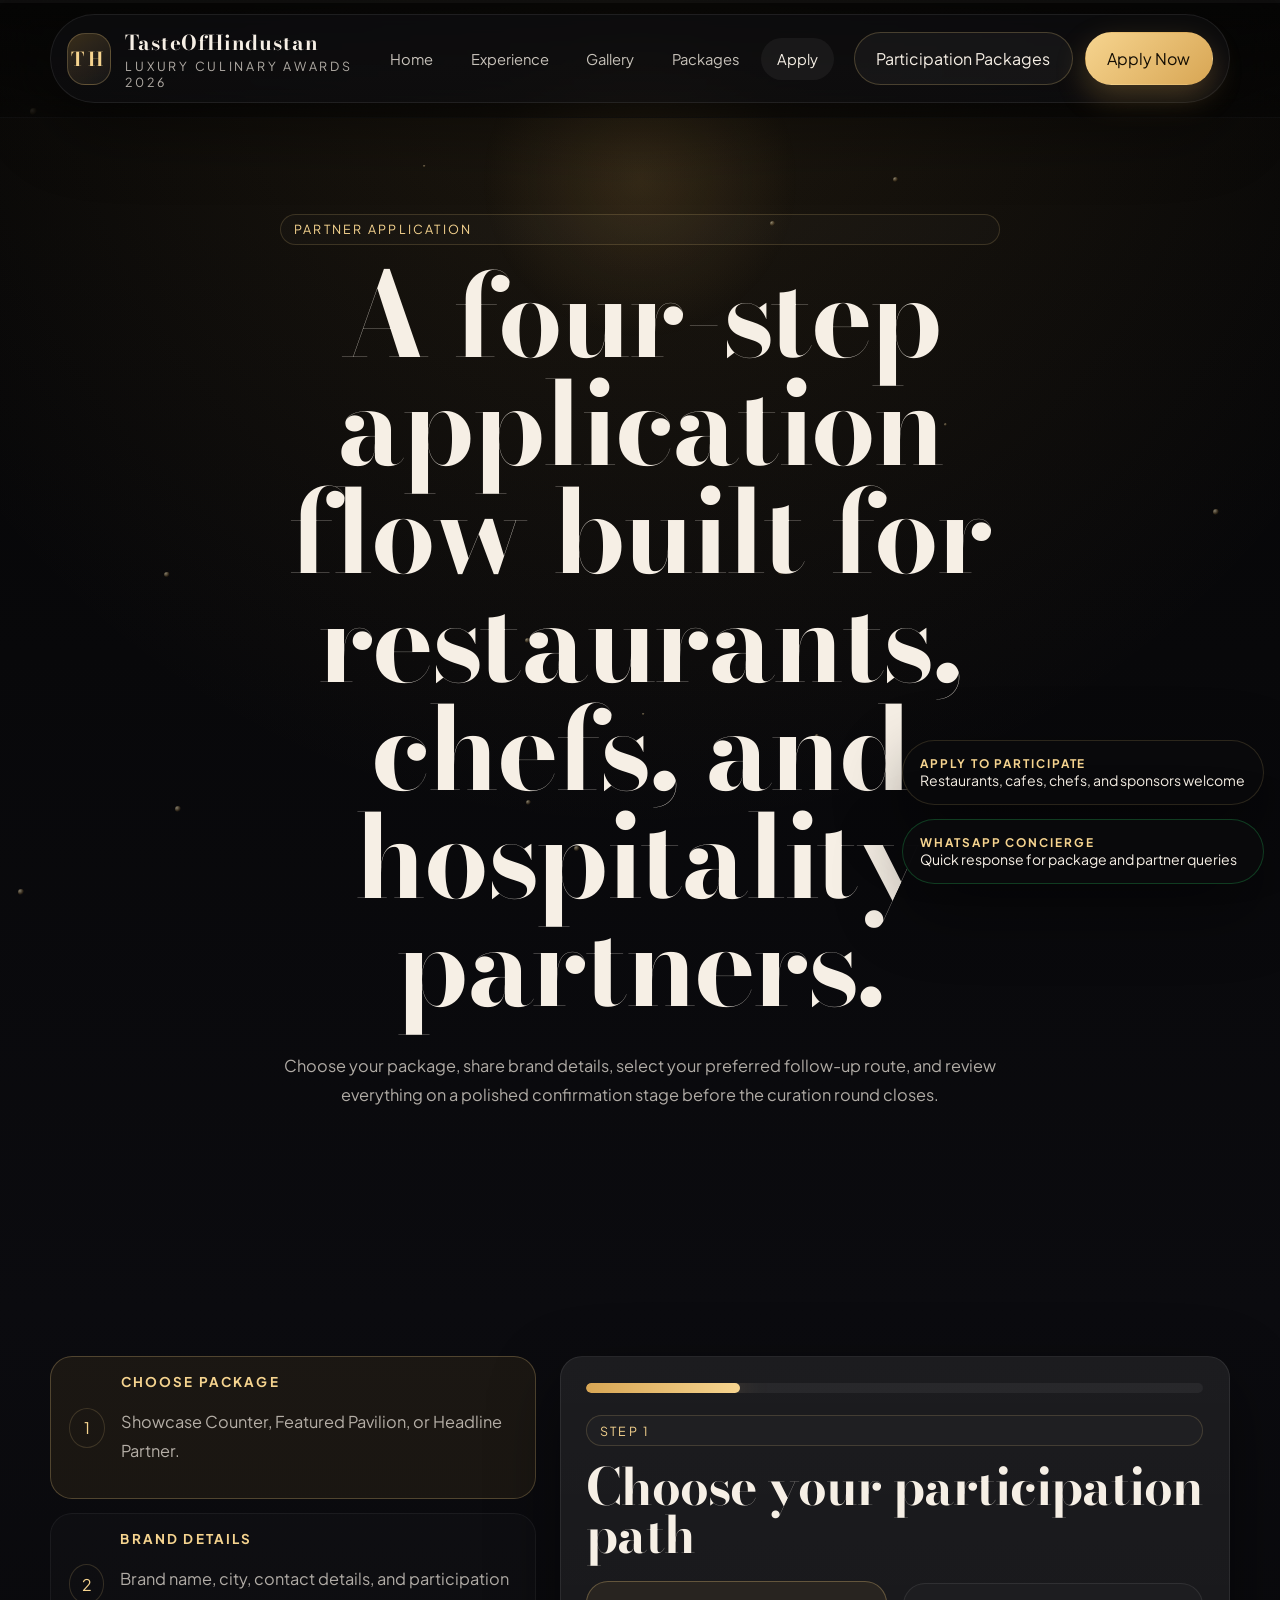
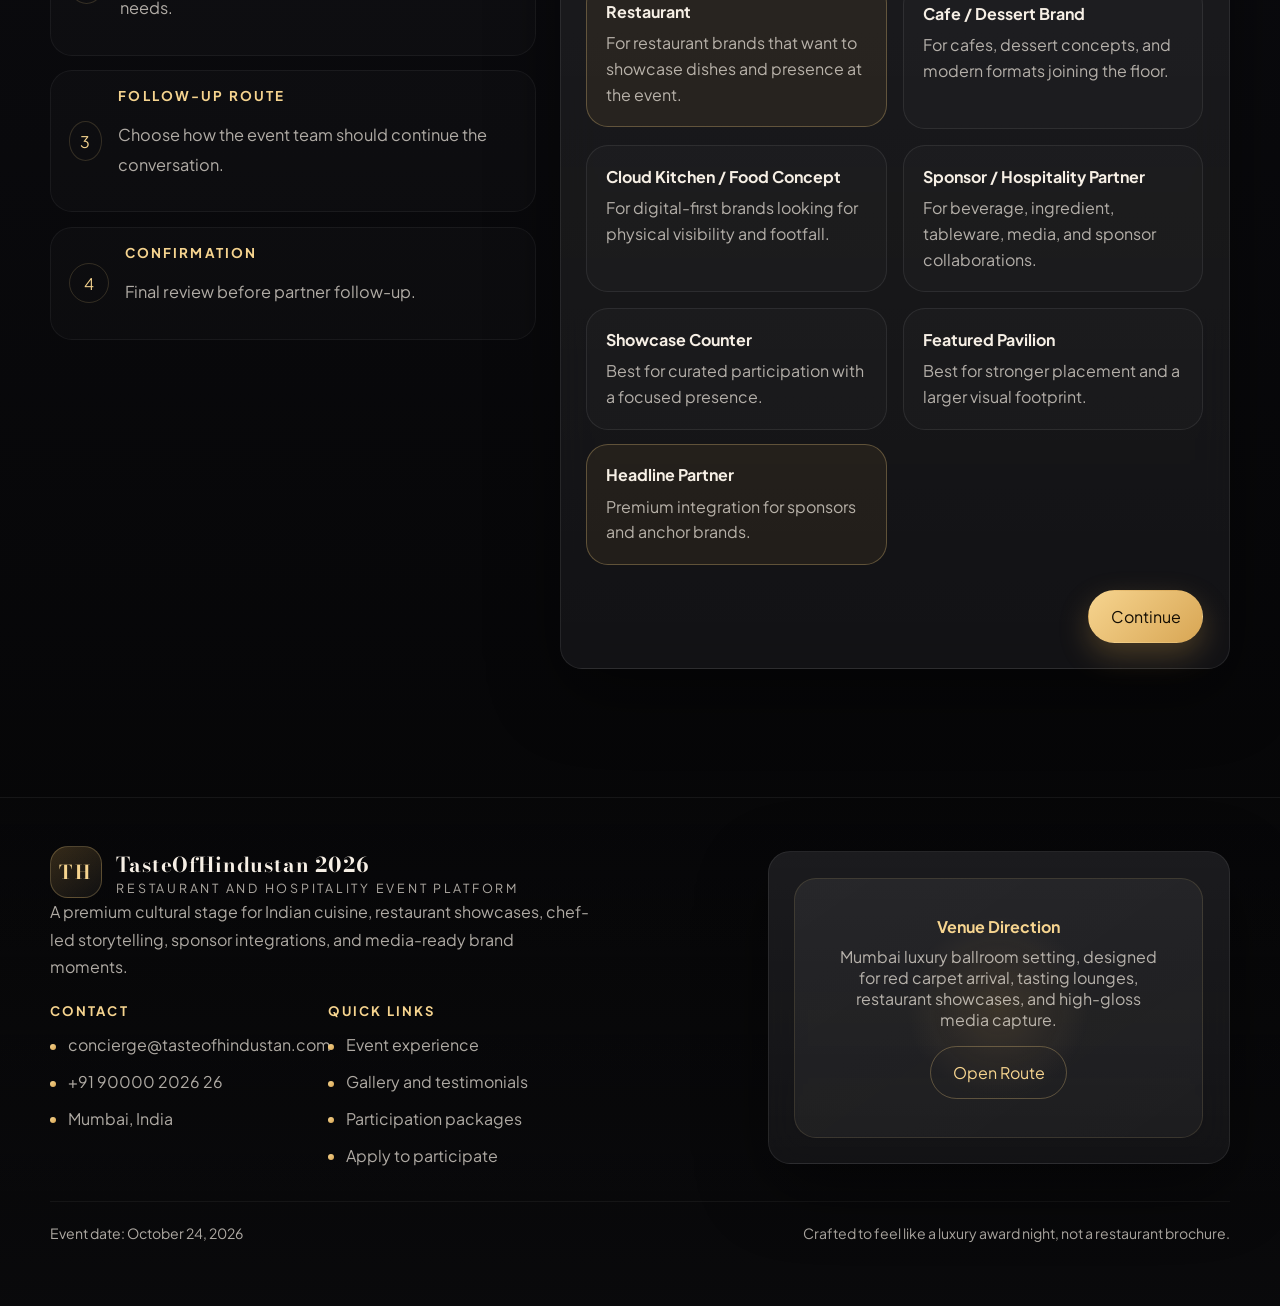
==== commit 0f18df72: "Refine event participation messaging" ====
--- a/apply.html
+++ b/apply.html
@@ -3,8 +3,8 @@
 <head>
   <meta charset="UTF-8" />
   <meta name="viewport" content="width=device-width, initial-scale=1.0" />
-  <title>Reserve Tickets | TasteOfHindustan 2026</title>
-  <meta name="description" content="Reserve TasteOfHindustan 2026 tickets in four steps: choose your pass, share guest details, select payment, and confirm." />
+  <title>Apply To Participate | TasteOfHindustan 2026</title>
+  <meta name="description" content="Apply for TasteOfHindustan 2026 participation in four steps: choose your package, share brand details, select your follow-up route, and confirm." />
   <link rel="stylesheet" href="assets/css/styles.css" />
 </head>
 <body data-page="apply">
@@ -18,9 +18,9 @@
       <section class="section">
         <div class="section-shell">
           <div class="section-heading centered reveal">
-            <span class="eyebrow">Ticket Reservation</span>
-            <h1>A four-step reservation flow that feels like concierge booking, not admin work.</h1>
-            <p>Choose your pass, share guest details, select your payment route, and review everything on a polished confirmation stage before the release closes.</p>
+            <span class="eyebrow">Partner Application</span>
+            <h1>A four-step application flow built for restaurants, chefs, and hospitality partners.</h1>
+            <p>Choose your package, share brand details, select your preferred follow-up route, and review everything on a polished confirmation stage before the curation round closes.</p>
           </div>
         </div>
       </section>
@@ -28,10 +28,10 @@
       <section class="section">
         <div class="section-shell application-shell">
           <aside class="stepper reveal">
-            <div class="stepper-item active"><div class="step-index">1</div><div><strong class="mini-title">Choose pass</strong><p class="copy">Early Bird, Festival Pass, or Royal Table.</p></div></div>
-            <div class="stepper-item"><div class="step-index">2</div><div><strong class="mini-title">Guest details</strong><p class="copy">Lead guest, city, contact details, and group size.</p></div></div>
-            <div class="stepper-item"><div class="step-index">3</div><div><strong class="mini-title">Payment</strong><p class="copy">Reserve through invoice, UPI, or card preference.</p></div></div>
-            <div class="stepper-item"><div class="step-index">4</div><div><strong class="mini-title">Confirmation</strong><p class="copy">Final review before concierge follow-up.</p></div></div>
+            <div class="stepper-item active"><div class="step-index">1</div><div><strong class="mini-title">Choose package</strong><p class="copy">Showcase Counter, Featured Pavilion, or Headline Partner.</p></div></div>
+            <div class="stepper-item"><div class="step-index">2</div><div><strong class="mini-title">Brand details</strong><p class="copy">Brand name, city, contact details, and participation needs.</p></div></div>
+            <div class="stepper-item"><div class="step-index">3</div><div><strong class="mini-title">Follow-up route</strong><p class="copy">Choose how the event team should continue the conversation.</p></div></div>
+            <div class="stepper-item"><div class="step-index">4</div><div><strong class="mini-title">Confirmation</strong><p class="copy">Final review before partner follow-up.</p></div></div>
           </aside>
 
           <form class="form-card reveal" id="applicationForm">
@@ -40,18 +40,18 @@
             <div class="form-step active">
               <div class="section-heading" style="margin-bottom:1.5rem;">
                 <span class="eyebrow">Step 1</span>
-                <h2 style="font-size:clamp(2rem,4vw,3.2rem);">Choose your ticket path</h2>
+                <h2 style="font-size:clamp(2rem,4vw,3.2rem);">Choose your participation path</h2>
               </div>
               <div class="option-grid">
-                <div class="choice-card"><input id="cat-foodlover" type="radio" name="category" value="Food Lover" checked><label for="cat-foodlover"><strong>Food Lover</strong><span>For guests coming mainly for the taste trail and festival energy.</span></label></div>
-                <div class="choice-card"><input id="cat-group" type="radio" name="category" value="Group Booking"><label for="cat-group"><strong>Group Booking</strong><span>For friends, teams, and table bookings arriving together.</span></label></div>
-                <div class="choice-card"><input id="cat-creator" type="radio" name="category" value="Creator / Media"><label for="cat-creator"><strong>Creator / Media</strong><span>For guests who care about footage, access, and crowd moments.</span></label></div>
-                <div class="choice-card"><input id="cat-vip" type="radio" name="category" value="VIP Host"><label for="cat-vip"><strong>VIP Host</strong><span>For premium buyers who want the smoothest version of the night.</span></label></div>
+                <div class="choice-card"><input id="cat-restaurant" type="radio" name="category" value="Restaurant" checked><label for="cat-restaurant"><strong>Restaurant</strong><span>For restaurant brands that want to showcase dishes and presence at the event.</span></label></div>
+                <div class="choice-card"><input id="cat-cafe" type="radio" name="category" value="Cafe / Dessert Brand"><label for="cat-cafe"><strong>Cafe / Dessert Brand</strong><span>For cafes, dessert concepts, and modern formats joining the floor.</span></label></div>
+                <div class="choice-card"><input id="cat-cloud" type="radio" name="category" value="Cloud Kitchen / Food Concept"><label for="cat-cloud"><strong>Cloud Kitchen / Food Concept</strong><span>For digital-first brands looking for physical visibility and footfall.</span></label></div>
+                <div class="choice-card"><input id="cat-sponsor" type="radio" name="category" value="Sponsor / Hospitality Partner"><label for="cat-sponsor"><strong>Sponsor / Hospitality Partner</strong><span>For beverage, ingredient, tableware, media, and sponsor collaborations.</span></label></div>
               </div>
               <div class="option-grid" style="margin-top:1rem;">
-                <div class="choice-card"><input id="plan-standard" type="radio" name="plan" value="standard"><label for="plan-standard"><strong>Early Bird</strong><span>Fastest way in before the price climbs.</span></label></div>
-                <div class="choice-card"><input id="plan-gold" type="radio" name="plan" value="gold"><label for="plan-gold"><strong>Festival Pass</strong><span>Best value with stronger access across the night.</span></label></div>
-                <div class="choice-card"><input id="plan-vip" type="radio" name="plan" value="vip" checked><label for="plan-vip"><strong>Royal Table</strong><span>VIP access with the smoothest hosting and lounge experience.</span></label></div>
+                <div class="choice-card"><input id="plan-standard" type="radio" name="plan" value="standard"><label for="plan-standard"><strong>Showcase Counter</strong><span>Best for curated participation with a focused presence.</span></label></div>
+                <div class="choice-card"><input id="plan-gold" type="radio" name="plan" value="gold"><label for="plan-gold"><strong>Featured Pavilion</strong><span>Best for stronger placement and a larger visual footprint.</span></label></div>
+                <div class="choice-card"><input id="plan-vip" type="radio" name="plan" value="vip" checked><label for="plan-vip"><strong>Headline Partner</strong><span>Premium integration for sponsors and anchor brands.</span></label></div>
               </div>
               <div class="form-actions"><span></span><button class="button" type="button" data-next-step>Continue</button></div>
             </div>
@@ -59,17 +59,17 @@
             <div class="form-step">
               <div class="section-heading" style="margin-bottom:1.5rem;">
                 <span class="eyebrow">Step 2</span>
-                <h2 style="font-size:clamp(2rem,4vw,3.2rem);">Share guest and group details</h2>
+                <h2 style="font-size:clamp(2rem,4vw,3.2rem);">Share brand and contact details</h2>
               </div>
               <div class="form-grid">
-                <div class="field"><label for="brand">Lead Guest / Group Name</label><input id="brand" name="brand" type="text" placeholder="Your name or the group lead" /></div>
-                <div class="field"><label for="contact">Contact Person</label><input id="contact" name="contact" type="text" placeholder="Primary guest or booking contact" /></div>
+                <div class="field"><label for="brand">Brand / Concept Name</label><input id="brand" name="brand" type="text" placeholder="Restaurant, cafe, cloud kitchen, or partner name" /></div>
+                <div class="field"><label for="contact">Contact Person</label><input id="contact" name="contact" type="text" placeholder="Founder, manager, curator, or partner contact" /></div>
                 <div class="field"><label for="email">Email</label><input id="email" name="email" type="email" placeholder="name@brand.com" /></div>
                 <div class="field"><label for="phone">Phone</label><input id="phone" name="phone" type="tel" placeholder="+91" /></div>
                 <div class="field"><label for="city">City</label><input id="city" name="city" type="text" placeholder="Mumbai, Delhi, Bengaluru..." /></div>
                 <div class="field"><label for="website">Instagram / Social Handle</label><input id="website" name="website" type="text" placeholder="@handle or profile link" /></div>
-                <div class="field full"><label for="files">Group Size / Seating Note</label><input id="files" name="files" type="text" placeholder="2 guests, 4 guests, couple entry, VIP table..." /></div>
-                <div class="field full"><label for="notes">What are you coming for?</label><textarea id="notes" name="notes" placeholder="Street food, chef demos, VIP lounge, live music, creator coverage, or anything the concierge should know."></textarea></div>
+                <div class="field full"><label for="files">Cuisine / Format / Setup Note</label><input id="files" name="files" type="text" placeholder="North Indian, dessert brand, live counter, tasting booth, sponsor activation..." /></div>
+                <div class="field full"><label for="notes">What do you want from the event?</label><textarea id="notes" name="notes" placeholder="Footfall, media coverage, stage presence, partner networking, sampling, sponsor visibility, or anything the event team should know."></textarea></div>
               </div>
               <div class="form-actions"><button class="button-secondary" type="button" data-prev-step>Back</button><button class="button" type="button" data-next-step>Continue</button></div>
             </div>
@@ -77,18 +77,18 @@
             <div class="form-step">
               <div class="section-heading" style="margin-bottom:1.5rem;">
                 <span class="eyebrow">Step 3</span>
-                <h2 style="font-size:clamp(2rem,4vw,3.2rem);">Choose your payment route</h2>
+                <h2 style="font-size:clamp(2rem,4vw,3.2rem);">Choose your preferred follow-up route</h2>
               </div>
               <div class="option-grid">
-                <div class="choice-card"><input id="pay-invoice" type="radio" name="payment" value="Invoice" checked><label for="pay-invoice"><strong>Invoice</strong><span>Best for group bookings, hosted tables, and corporate approvals.</span></label></div>
-                <div class="choice-card"><input id="pay-upi" type="radio" name="payment" value="UPI"><label for="pay-upi"><strong>UPI</strong><span>Fastest route for guests who want to lock the ticket immediately.</span></label></div>
-                <div class="choice-card"><input id="pay-card" type="radio" name="payment" value="Card"><label for="pay-card"><strong>Card</strong><span>Secure direct payment route for quick reservation.</span></label></div>
-                <div class="choice-card"><input id="pay-concierge" type="radio" name="payment" value="Concierge callback"><label for="pay-concierge"><strong>Concierge callback</strong><span>Talk through group seating, VIP hosting, or custom requests.</span></label></div>
+                <div class="choice-card"><input id="pay-invoice" type="radio" name="payment" value="Package deck" checked><label for="pay-invoice"><strong>Package deck</strong><span>Send package details and participation options by email.</span></label></div>
+                <div class="choice-card"><input id="pay-upi" type="radio" name="payment" value="WhatsApp follow-up"><label for="pay-upi"><strong>WhatsApp follow-up</strong><span>Best for fast next-step coordination and quick clarifications.</span></label></div>
+                <div class="choice-card"><input id="pay-card" type="radio" name="payment" value="Strategy call"><label for="pay-card"><strong>Strategy call</strong><span>Talk through placement, category fit, and package recommendations.</span></label></div>
+                <div class="choice-card"><input id="pay-concierge" type="radio" name="payment" value="Sponsor discussion"><label for="pay-concierge"><strong>Sponsor discussion</strong><span>For larger integrations, co-powered visibility, and custom partnerships.</span></label></div>
               </div>
               <div class="comparison-grid" style="margin-top:1rem;">
-                <article class="confirmation-card"><strong>Early-bird urgency</strong><p>Only 200 early-bird tickets are positioned in this release batch.</p></article>
-                <article class="confirmation-card"><strong>Royal Table</strong><p>VIP lounge seats are limited and are likely to move first once social sharing picks up.</p></article>
-                <article class="confirmation-card"><strong>What happens next</strong><p>Your preferred payment method becomes the handoff point for the concierge team.</p></article>
+                <article class="confirmation-card"><strong>Curation priority</strong><p>Featured zones and premium placements are easier to align earlier in the planning cycle.</p></article>
+                <article class="confirmation-card"><strong>Headline Partner</strong><p>Anchor integrations are limited and usually need an earlier conversation with the event team.</p></article>
+                <article class="confirmation-card"><strong>What happens next</strong><p>Your preferred route becomes the handoff point for package discussion, placement, and next-step alignment.</p></article>
               </div>
               <div class="form-actions"><button class="button-secondary" type="button" data-prev-step>Back</button><button class="button" type="button" data-next-step>Review</button></div>
             </div>
@@ -96,21 +96,21 @@
             <div class="form-step">
               <div class="section-heading" style="margin-bottom:1.5rem;">
                 <span class="eyebrow">Step 4</span>
-                <h2 style="font-size:clamp(2rem,4vw,3.2rem);">Review your reservation stage</h2>
+                <h2 style="font-size:clamp(2rem,4vw,3.2rem);">Review your application stage</h2>
               </div>
               <div class="confirmation-grid">
                 <div class="confirmation-card"><strong>Brand</strong><span id="confirmBrand">Your Brand</span></div>
                 <div class="confirmation-card"><strong>Category</strong><span id="confirmCategory">Restaurant</span></div>
-                <div class="confirmation-card"><strong>Plan</strong><span id="confirmPlan">VIP</span></div>
+                <div class="confirmation-card"><strong>Package</strong><span id="confirmPlan">Headline Partner</span></div>
                 <div class="confirmation-card"><strong>City</strong><span id="confirmCity">City pending</span></div>
-                <div class="confirmation-card"><strong>Payment</strong><span id="confirmPayment">Invoice</span></div>
+                <div class="confirmation-card"><strong>Follow-up</strong><span id="confirmPayment">Strategy call</span></div>
               </div>
               <ul class="form-notes" style="margin-top:1.2rem;">
-                <li>Concierge follow-up can be positioned within 24 hours of submission.</li>
-                <li>Festival Pass and Royal Table reservations can be prioritized as availability tightens.</li>
-                <li>The site is designed so this last screen feels like a reservation, not a dead-end form.</li>
+                <li>Event-team follow-up can be positioned within 24 hours of submission.</li>
+                <li>Featured Pavilion and Headline Partner requests can be prioritized as premium zones tighten.</li>
+                <li>The site is designed so this last screen feels like a live application, not a dead-end form.</li>
               </ul>
-              <div class="form-actions"><button class="button-secondary" type="button" data-prev-step>Back</button><button class="button" type="submit">Submit Reservation</button></div>
+              <div class="form-actions"><button class="button-secondary" type="button" data-prev-step>Back</button><button class="button" type="submit">Submit Application</button></div>
               <div id="submitMessage" style="margin-top:1rem;"></div>
             </div>
           </form>
--- a/assets/css/styles.css
+++ b/assets/css/styles.css
@@ -1,4 +1,4 @@
-@import url('https://fonts.googleapis.com/css2?family=Cormorant+Garamond:wght@400;500;600;700&family=Manrope:wght@300;400;500;600;700;800&display=swap');
+@import url('https://fonts.googleapis.com/css2?family=Bodoni+Moda:wght@400;500;600;700;800&family=Plus+Jakarta+Sans:wght@300;400;500;600;700;800&display=swap');
 
 :root{
   --bg:#050505;--bg2:#0b0b0f;--panel:rgba(17,17,20,.72);--line:rgba(255,255,255,.08);
@@ -6,7 +6,7 @@
   --shadow:0 24px 70px rgba(0,0,0,.45);--radius:28px;--radius-sm:18px;
   --container:min(1180px,calc(100% - 2rem));
 }
-*{box-sizing:border-box}html{scroll-behavior:smooth}body{margin:0;font-family:'Manrope',sans-serif;color:var(--text);background:radial-gradient(circle at top,rgba(216,166,84,.12),transparent 28%),linear-gradient(180deg,var(--bg),var(--bg2) 45%,#040404);overflow-x:hidden}
+*{box-sizing:border-box}html{scroll-behavior:smooth}body{margin:0;font-family:'Plus Jakarta Sans',sans-serif;color:var(--text);background:radial-gradient(circle at top,rgba(216,166,84,.12),transparent 28%),linear-gradient(180deg,var(--bg),var(--bg2) 45%,#040404);overflow-x:hidden}
 body::before{content:'';position:fixed;inset:0;pointer-events:none;background-image:linear-gradient(rgba(255,255,255,.015) 1px,transparent 1px),linear-gradient(90deg,rgba(255,255,255,.015) 1px,transparent 1px);background-size:72px 72px;mask-image:radial-gradient(circle at center,black,transparent 82%);opacity:.18}
 body.modal-open,body.nav-open{overflow:hidden}a{color:inherit;text-decoration:none}img,video{display:block;max-width:100%}button,input,textarea,select{font:inherit}button{cursor:pointer}
 .page-shell{position:relative;isolation:isolate}
@@ -16,15 +16,15 @@
 .site-progress{position:fixed;top:0;left:0;width:100%;height:3px;background:rgba(255,255,255,.04);z-index:60}.site-progress span{display:block;height:100%;width:0;background:linear-gradient(90deg,var(--gold),var(--gold2));box-shadow:0 0 24px rgba(216,166,84,.85)}
 .site-header{position:sticky;top:0;z-index:50;padding:14px 0;background:linear-gradient(180deg,rgba(5,5,5,.82),rgba(5,5,5,.38));backdrop-filter:blur(18px);border-bottom:1px solid rgba(255,255,255,.04)}
 .nav-shell{width:var(--container);margin:0 auto;display:flex;align-items:center;justify-content:space-between;gap:1.25rem;padding:.75rem 1rem;border-radius:999px;background:rgba(16,16,18,.62);border:1px solid var(--line);box-shadow:var(--shadow)}
-.nav-brand,.footer-brand{display:flex;align-items:center;gap:.9rem}.brand-mark{width:52px;height:52px;border-radius:18px;display:grid;place-items:center;font-family:'Cormorant Garamond',serif;font-size:1.2rem;font-weight:700;letter-spacing:.18em;color:var(--gold2);background:linear-gradient(145deg,rgba(216,166,84,.22),rgba(255,255,255,.04));border:1px solid rgba(255,216,138,.24)}
-.brand-copy strong,.footer-brand strong{display:block;font-family:'Cormorant Garamond',serif;font-size:1.28rem;letter-spacing:.06em}.brand-copy span,.footer-brand span{display:block;color:var(--muted);font-size:.78rem;letter-spacing:.18em;text-transform:uppercase}
+.nav-brand,.footer-brand{display:flex;align-items:center;gap:.9rem}.nav-brand{min-width:0;flex:1 1 auto}.brand-mark{width:52px;height:52px;border-radius:18px;display:grid;place-items:center;font-family:'Bodoni Moda',serif;font-size:1.2rem;font-weight:700;letter-spacing:.18em;color:var(--gold2);background:linear-gradient(145deg,rgba(216,166,84,.22),rgba(255,255,255,.04));border:1px solid rgba(255,216,138,.24)}
+.brand-copy{min-width:0}.brand-copy strong,.footer-brand strong{display:block;font-family:'Bodoni Moda',serif;font-size:1.28rem;letter-spacing:.04em}.brand-copy strong{white-space:nowrap;overflow:hidden;text-overflow:ellipsis}.brand-copy span,.footer-brand span{display:block;color:var(--muted);font-size:.78rem;letter-spacing:.22em;text-transform:uppercase}
 .nav-links{display:flex;align-items:center;gap:.35rem;list-style:none;padding:0;margin:0}.nav-links a{display:inline-flex;align-items:center;justify-content:center;padding:.75rem 1rem;border-radius:999px;color:rgba(246,240,230,.8);font-size:.92rem;transition:.18s ease}.nav-links a:hover,.nav-links a.active{color:var(--text);background:rgba(255,255,255,.05)}
-.nav-actions{display:flex;align-items:center;gap:.75rem}.mobile-toggle{width:46px;height:46px;display:none;place-items:center;border-radius:50%;border:1px solid rgba(255,216,138,.16);background:rgba(255,255,255,.02);color:var(--text)}.mobile-toggle span{width:18px;height:2px;background:currentColor;box-shadow:0 6px 0 currentColor,0 -6px 0 currentColor}
+.nav-actions{display:flex;align-items:center;gap:.75rem;flex:0 0 auto}.mobile-toggle{width:46px;height:46px;display:none;place-items:center;border-radius:50%;border:1px solid rgba(255,216,138,.16);background:rgba(255,255,255,.02);color:var(--text)}.mobile-toggle span{width:18px;height:2px;background:currentColor;box-shadow:0 6px 0 currentColor,0 -6px 0 currentColor}
 .button,.button-secondary,.button-ghost{display:inline-flex;align-items:center;justify-content:center;gap:.65rem;padding:.95rem 1.35rem;border-radius:999px;border:1px solid transparent;transition:transform .18s ease,box-shadow .18s ease,border-color .18s ease,background .18s ease}
 .button{color:#130d03;background:linear-gradient(135deg,var(--gold2),var(--gold));box-shadow:0 12px 30px rgba(216,166,84,.28)}.button-secondary{color:var(--text);background:rgba(255,255,255,.04);border-color:rgba(255,216,138,.22)}.button-ghost{color:var(--gold2);background:transparent;border-color:rgba(255,216,138,.28)}.button:hover,.button-secondary:hover,.button-ghost:hover{transform:translateY(-2px)}.button.full{width:100%}
 .section{position:relative;padding:6rem 0;z-index:2}.section-tight{padding:4rem 0}.section-shell{width:var(--container);margin:0 auto}
 .eyebrow,.package-badge,.urgency-badge,.stat-kicker,.experience-card small{display:inline-flex;align-items:center;gap:.45rem;padding:.4rem .8rem;border-radius:999px;border:1px solid rgba(255,216,138,.16);background:rgba(255,255,255,.02);color:var(--gold2);font-size:.78rem;letter-spacing:.18em;text-transform:uppercase}
-.section-heading{display:grid;gap:1rem;max-width:720px;margin-bottom:2.4rem}.section-heading.centered{text-align:center;margin-left:auto;margin-right:auto}.section-heading h1,.section-heading h2,.hero-title{margin:0;font-family:'Cormorant Garamond',serif;font-weight:600;line-height:.98;letter-spacing:.015em}.section-heading h1,.hero-title{font-size:clamp(3.5rem,9vw,7.4rem)}.section-heading h2{font-size:clamp(2.6rem,5vw,4.6rem)}.section-heading p,.hero-copy p,.copy,.story-copy p{color:var(--muted);line-height:1.75;font-size:1.02rem}
+.section-heading{display:grid;gap:1rem;max-width:720px;margin-bottom:2.4rem}.section-heading.centered{text-align:center;margin-left:auto;margin-right:auto}.section-heading h1,.section-heading h2,.hero-title{margin:0;font-family:'Bodoni Moda',serif;font-weight:700;line-height:.94;letter-spacing:-.02em}.section-heading h1,.hero-title{font-size:clamp(3.5rem,9vw,7.6rem)}.section-heading h2{font-size:clamp(2.8rem,5vw,4.9rem)}.section-heading p,.hero-copy p,.copy,.story-copy p{color:var(--muted);line-height:1.8;font-size:1.02rem}
 .hero{min-height:calc(100vh - 32px);display:flex;align-items:flex-end;position:relative;overflow:hidden;padding-top:5rem}.hero::before,.hero::after{content:'';position:absolute;inset:0}.hero::before{z-index:1;background:linear-gradient(180deg,rgba(5,5,5,.2),rgba(5,5,5,.82)),radial-gradient(circle at 20% 20%,rgba(216,166,84,.18),transparent 28%),radial-gradient(circle at 80% 10%,rgba(216,166,84,.1),transparent 24%)}.hero::after{z-index:2;background:linear-gradient(90deg,rgba(5,5,5,.84),rgba(5,5,5,.18) 55%,rgba(5,5,5,.64)),radial-gradient(circle at 75% 25%,rgba(246,212,143,.14),transparent 16%)}
 .hero-video,.hero-fallback{position:absolute;inset:0}.hero-video{z-index:0;width:100%;height:100%;object-fit:cover;opacity:.46}.hero-fallback{z-index:0}.hero-fallback span{position:absolute;inset:0;background-size:cover;background-position:center;opacity:0;animation:heroFrames 16s ease-in-out infinite;transform:scale(1.08);filter:saturate(.92) contrast(1.06)}.hero-fallback span:nth-child(2){animation-delay:5.3s}.hero-fallback span:nth-child(3){animation-delay:10.6s}
 @keyframes heroFrames{0%,20%{opacity:0;transform:scale(1.08)}25%,55%{opacity:.5;transform:scale(1)}60%,100%{opacity:0;transform:scale(.98)}}
@@ -35,7 +35,12 @@
 .countdown-grid{display:grid;gap:.8rem;grid-template-columns:repeat(4,minmax(0,1fr))}.countdown-box{padding:1rem .75rem;border-radius:18px;text-align:center;border:1px solid rgba(255,216,138,.14);background:rgba(255,255,255,.02)}.countdown-box strong{display:block;font-size:1.9rem;line-height:1;color:var(--gold2)}.countdown-box span{font-size:.78rem;text-transform:uppercase;letter-spacing:.16em;color:var(--muted)}
 .hero-actions,.cta-row,.story-actions,.footer-actions{display:flex;flex-wrap:wrap;gap:1rem}.hero-side{display:grid;gap:1rem}.metric-strip{display:grid;grid-template-columns:repeat(3,minmax(0,1fr));gap:1rem;margin-top:2rem}.metric-strip .info-panel strong{display:block;font-size:2rem;margin-bottom:.2rem;color:var(--gold2)}.metric-strip .info-panel span{color:var(--muted);line-height:1.5}
 .hero-mini{margin-top:1.4rem;display:flex;flex-wrap:wrap;gap:.7rem}.hero-mini span{padding:.55rem .8rem;border-radius:999px;background:rgba(255,255,255,.04);border:1px solid rgba(255,255,255,.06);font-size:.82rem;color:var(--muted)}
-.hero-lockup{display:grid;gap:.15em;line-height:.9}.hero-title-main{display:block;white-space:nowrap;font-size:clamp(3rem,7.2vw,6.9rem);letter-spacing:-.03em;text-shadow:0 8px 32px rgba(0,0,0,.3)}.hero-title-sub{display:block;padding-left:.08em;font-size:clamp(2.2rem,5vw,4.4rem);letter-spacing:.2em;color:var(--gold2);text-transform:uppercase}.hero-home .hero-copy p{max-width:640px}
+.hero-lockup{display:grid;gap:.15em;line-height:.9}.hero-title-main{display:block;white-space:nowrap;font-size:clamp(3rem,7.2vw,6.9rem);letter-spacing:-.045em;text-shadow:0 8px 32px rgba(0,0,0,.3)}.hero-title-sub{display:block;padding-left:.08em;font-size:clamp(2.2rem,5vw,4.4rem);letter-spacing:.2em;color:var(--gold2);text-transform:uppercase}.hero-home .hero-copy p{max-width:640px}
+.hero-live-row{display:flex;flex-wrap:wrap;align-items:center;gap:.8rem;margin-bottom:1.15rem}
+.hero-live-pill{background:rgba(255,255,255,.06)}
+.hero-live-alert{display:inline-flex;align-items:center;max-width:100%;padding:.55rem .9rem;border-radius:999px;background:rgba(216,166,84,.14);border:1px solid rgba(255,216,138,.18);font-size:.78rem;letter-spacing:.1em;line-height:1.35;text-transform:uppercase;color:var(--text);white-space:normal}
+.button-pulse{animation:buttonPulse 2.2s ease-in-out infinite}
+@keyframes buttonPulse{0%,100%{transform:translateY(0);box-shadow:0 12px 30px rgba(216,166,84,.28)}50%{transform:translateY(-2px);box-shadow:0 18px 42px rgba(216,166,84,.4)}}
 .hero-editorial-card{padding:1.4rem 1.45rem;background:linear-gradient(140deg,rgba(216,166,84,.16),rgba(255,255,255,.03) 42%),rgba(12,12,14,.82)}.hero-editorial-card p{margin:0;color:var(--text);line-height:1.7}.hero-editorial-meta{display:flex;flex-wrap:wrap;gap:.6rem;margin-top:1rem}.hero-editorial-meta span{padding:.45rem .7rem;border-radius:999px;background:rgba(255,255,255,.04);border:1px solid rgba(255,216,138,.12);font-size:.76rem;letter-spacing:.08em;text-transform:uppercase;color:var(--muted)}
 .hero-ribbons{align-items:start}.ribbon{position:relative;overflow:hidden}.ribbon::after{content:'';position:absolute;inset:auto -10% -55% auto;width:100px;height:100px;background:radial-gradient(circle,rgba(255,214,138,.16),transparent 70%)}.ribbon-a{border-radius:26px 52px 24px 34px}.ribbon-b{border-radius:44px 20px 36px 24px;transform:translateY(18px)}.ribbon-c{border-radius:28px 28px 56px 18px;transform:translateY(-8px)}
 .sculpt{position:relative;overflow:hidden}.sculpt::before{content:'';position:absolute;inset:auto auto -24% -10%;width:160px;height:160px;border-radius:50%;background:radial-gradient(circle,rgba(218,163,85,.12),transparent 72%);pointer-events:none}.sculpt-a{border-radius:36px 52px 28px 42px;transform:rotate(-1.3deg)}.sculpt-b{border-radius:48px 26px 40px 24px;transform:rotate(1deg)}.sculpt-c{border-radius:58px 22px 46px 30px}.sculpt-d{border-radius:26px 58px 28px 44px}.sculpt-map{border-radius:70px 24px 58px 28px}
@@ -65,7 +70,7 @@
 .story-stat:nth-child(2){border-radius:18px 30px 20px 30px;transform:translateY(14px)}
 .story-stat:nth-child(3){border-radius:26px 22px 34px 18px}
 .story-stat:nth-child(4){border-radius:20px 34px 18px 28px;transform:translateY(-10px)}
-.story-quote{margin-bottom:1.1rem;padding:1.1rem 1.2rem;border-left:2px solid rgba(255,216,138,.35);background:linear-gradient(90deg,rgba(216,166,84,.08),rgba(255,255,255,.02));border-radius:0 18px 18px 0}.story-quote p{margin:0;font-family:'Cormorant Garamond',serif;font-size:1.5rem;line-height:1.35;color:var(--text)}
+.story-quote{margin-bottom:1.1rem;padding:1.1rem 1.2rem;border-left:2px solid rgba(255,216,138,.35);background:linear-gradient(90deg,rgba(216,166,84,.08),rgba(255,255,255,.02));border-radius:0 18px 18px 0}.story-quote p{margin:0;font-family:'Bodoni Moda',serif;font-size:1.5rem;line-height:1.35;color:var(--text)}
 .map-layout{grid-template-columns:.92fr 1.08fr}.india-stage{position:relative;min-height:680px;overflow:hidden;background:linear-gradient(180deg,rgba(255,255,255,.03),rgba(255,255,255,.01)),rgba(12,12,16,.84)}.india-stage::before{content:'';position:absolute;inset:6% 10%;background:radial-gradient(circle at center,rgba(216,166,84,.18),transparent 52%);filter:blur(28px)}
 .india-canvas{position:relative;height:100%;min-height:620px}.india-map-art{position:absolute;inset:1% 9%;width:82%;height:96%;filter:drop-shadow(0 34px 70px rgba(0,0,0,.34))}.india-map-outline{fill:url(#indiaBodyFill);stroke:rgba(255,229,171,.48);stroke-width:4.2;stroke-linejoin:round}.india-map-kashmir{fill:rgba(228,184,102,.18)}.india-map-outline-ne{fill:rgba(210,165,84,.16)}.india-map-line{fill:none;stroke:rgba(255,232,184,.16);stroke-width:3;stroke-linecap:round}.india-island{fill:rgba(255,222,146,.54)}
 .india-canvas{display:flex;align-items:center;justify-content:center;min-height:620px}
@@ -82,12 +87,24 @@
 .icon-badge{width:52px;height:52px;border-radius:18px;display:grid;place-items:center;margin-bottom:1rem;color:var(--gold2);background:linear-gradient(135deg,rgba(216,166,84,.26),rgba(255,255,255,.04));border:1px solid rgba(255,216,138,.18)}.icon-badge svg{width:22px;height:22px}
 .participant-card h3,.feature-card h3,.social-card h3,.package-card h3,.timeline-card h3,.video-card h3,.testimonial-card h3,.faq-item h3{margin:0 0 .7rem;font-size:1.15rem}.participant-card p,.feature-card p,.social-card p,.package-card p,.timeline-card p,.video-card p,.testimonial-card p,.faq-item p,.footer-copy p{margin:0;color:var(--muted);line-height:1.7}
 .hero-impact-title{gap:.08em}
-.hero-impact-title .hero-title-main{white-space:normal;font-size:clamp(3.5rem,8vw,7rem)}
-.hero-title-second{display:block;font-family:'Cormorant Garamond',serif;font-size:clamp(3rem,7vw,6.4rem);line-height:.88;letter-spacing:-.035em;color:var(--gold2);text-shadow:0 8px 32px rgba(0,0,0,.26)}
+.hero-impact-title .hero-title-main{white-space:normal;font-size:clamp(3.8rem,8.4vw,7.8rem)}
+.hero-title-second{display:block;font-family:'Bodoni Moda',serif;font-size:clamp(3.1rem,7.5vw,6.8rem);line-height:.84;letter-spacing:-.05em;color:var(--gold2);text-shadow:0 8px 32px rgba(0,0,0,.26)}
+.hero-poster-stack{position:relative;display:grid;grid-template-columns:repeat(3,minmax(0,1fr));gap:.7rem;margin:1rem 0 0 1.2rem}
+.hero-poster{position:relative;min-height:140px;border-radius:28px;overflow:hidden;background-size:cover;background-position:center;border:1px solid rgba(255,255,255,.08);box-shadow:0 24px 54px rgba(0,0,0,.28)}
+.hero-poster::before{content:'';position:absolute;inset:0;background:linear-gradient(180deg,rgba(6,6,8,.12),rgba(6,6,8,.86)),linear-gradient(145deg,rgba(216,166,84,.18),transparent 40%)}
+.hero-poster span{position:absolute;left:.9rem;bottom:.85rem;z-index:1;padding:.38rem .7rem;border-radius:999px;background:rgba(7,7,9,.7);border:1px solid rgba(255,216,138,.12);font-size:.72rem;letter-spacing:.14em;text-transform:uppercase}
+.poster-a{transform:rotate(-5deg) translateY(10px)}
+.poster-b{transform:translateY(-8px)}
+.poster-c{transform:rotate(4deg) translateY(16px)}
+.hero-marquee{position:absolute;left:0;right:0;bottom:0;z-index:5;overflow:hidden;border-top:1px solid rgba(255,216,138,.14);background:rgba(5,5,7,.72);backdrop-filter:blur(14px)}
+.hero-marquee-track{display:flex;gap:2.2rem;min-width:max-content;padding:.9rem 1.5rem;animation:heroMarquee 24s linear infinite}
+.hero-marquee-track span{display:inline-flex;align-items:center;gap:.65rem;white-space:nowrap;font-size:.86rem;letter-spacing:.18em;text-transform:uppercase;color:rgba(246,239,229,.78)}
+.hero-marquee-track span::before{content:'';width:8px;height:8px;border-radius:50%;background:linear-gradient(135deg,var(--gold2),var(--gold));box-shadow:0 0 10px rgba(216,166,84,.55)}
+@keyframes heroMarquee{0%{transform:translateX(0)}100%{transform:translateX(-50%)}}
 .story-scroll-section{padding-top:5.2rem}
 .story-scroll-layout{display:grid;grid-template-columns:.78fr 1.22fr;gap:1.2rem;align-items:start}
 .story-anchor{padding:1.8rem;border-radius:42px 22px 56px 22px;position:sticky;top:7rem}
-.story-anchor-quote{margin:0;font-family:'Cormorant Garamond',serif;font-size:2rem;line-height:1.18;color:var(--text)}
+.story-anchor-quote{margin:0;font-family:'Bodoni Moda',serif;font-size:2rem;line-height:1.18;color:var(--text)}
 .story-anchor-list{display:flex;flex-wrap:wrap;gap:.65rem;margin-top:1.35rem}
 .story-anchor-list span{padding:.55rem .82rem;border-radius:999px;background:rgba(255,255,255,.03);border:1px solid rgba(255,216,138,.12);color:var(--muted);font-size:.82rem}
 .chapter-grid{display:grid;grid-template-columns:repeat(3,minmax(0,1fr));gap:1rem}
@@ -98,7 +115,7 @@
 .chapter-overlay{position:absolute;inset:0;background:linear-gradient(180deg,rgba(5,5,5,.08),rgba(5,5,5,.9)),linear-gradient(145deg,rgba(216,166,84,.16),transparent 42%)}
 .chapter-copy{position:relative;z-index:1;display:flex;flex-direction:column;justify-content:flex-end;height:100%;padding:1.45rem}
 .chapter-copy small{display:inline-flex;align-items:center;width:max-content;padding:.4rem .8rem;border-radius:999px;background:rgba(255,255,255,.03);border:1px solid rgba(255,216,138,.16);letter-spacing:.18em;text-transform:uppercase;color:var(--gold2);font-size:.74rem}
-.chapter-copy h3{margin:1rem 0 .7rem;font-size:2rem;font-family:'Cormorant Garamond',serif}
+.chapter-copy h3{margin:1rem 0 .7rem;font-size:2rem;font-family:'Bodoni Moda',serif}
 .chapter-copy p{margin:0;color:rgba(246,239,229,.82);line-height:1.72}
 .chapter-note-row{display:flex;flex-wrap:wrap;gap:.55rem;margin-top:1rem}
 .chapter-note-row span{padding:.45rem .7rem;border-radius:999px;background:rgba(7,7,9,.74);border:1px solid rgba(255,216,138,.12);font-size:.74rem;color:rgba(246,239,229,.74)}
@@ -113,7 +130,31 @@
 .vendor-card:nth-child(5){border-radius:48px 18px 36px 22px}
 .vendor-card:nth-child(6){border-radius:24px 34px 20px 48px}
 .vendor-head{display:grid;gap:.55rem;margin-bottom:1rem}
-.vendor-head strong{display:block;font-family:'Cormorant Garamond',serif;font-size:2rem;color:var(--text)}
+.vendor-head strong{display:block;font-family:'Bodoni Moda',serif;font-size:2rem;color:var(--text)}
+.proof-wall-section{padding-top:5.2rem}
+.proof-wall{display:grid;grid-template-columns:1.05fr .95fr;gap:1rem;align-items:stretch}
+.proof-cinema{position:relative;min-height:540px;border-radius:40px 24px 52px 24px;overflow:hidden;border:1px solid rgba(255,255,255,.07);box-shadow:var(--shadow)}
+.proof-cinema video{position:absolute;inset:0;width:100%;height:100%;object-fit:cover;filter:saturate(.95) contrast(1.05)}
+.proof-cinema::before{content:'';position:absolute;inset:0;background:linear-gradient(180deg,rgba(4,4,6,.08),rgba(4,4,6,.9)),linear-gradient(145deg,rgba(216,166,84,.16),transparent 40%)}
+.proof-cinema-copy{position:absolute;left:1.4rem;right:1.4rem;bottom:1.4rem;z-index:1;padding:1.2rem 1.25rem;border-radius:28px;background:rgba(10,10,12,.68);border:1px solid rgba(255,216,138,.14);backdrop-filter:blur(20px)}
+.proof-cinema-copy h3{margin:.75rem 0 .8rem;font-size:2.25rem;font-family:'Bodoni Moda',serif;line-height:1.02}
+.proof-cinema-copy p{margin:0 0 1rem;color:rgba(246,239,229,.78);line-height:1.7}
+.proof-stack{display:grid;gap:1rem}
+.proof-quote-card{padding:1.45rem;border-radius:30px;background:linear-gradient(180deg,rgba(255,255,255,.05),rgba(255,255,255,.02)),rgba(10,10,12,.92);border:1px solid rgba(255,255,255,.07);box-shadow:var(--shadow)}
+.proof-quote-card:nth-child(1){border-radius:42px 20px 30px 22px}
+.proof-quote-card:nth-child(2){border-radius:20px 42px 22px 34px}
+.proof-quote-card:nth-child(3){border-radius:30px 24px 44px 20px}
+.proof-quote-card h3{margin:.9rem 0 .7rem;font-size:1.55rem;font-family:'Bodoni Moda',serif}
+.proof-quote-card p{margin:0 0 1rem;color:var(--muted);line-height:1.72}
+.proof-reel-grid{display:grid;grid-template-columns:repeat(3,minmax(0,1fr));gap:1rem;margin-top:1rem}
+.proof-reel-card{position:relative;overflow:hidden;border-radius:30px;min-height:240px;border:1px solid rgba(255,255,255,.06);box-shadow:var(--shadow)}
+.proof-reel-card button{width:100%;height:100%;padding:0;border:0;background:transparent;color:inherit}
+.proof-reel-card img{position:absolute;inset:0;width:100%;height:100%;object-fit:cover;transition:transform .35s ease,filter .35s ease}
+.proof-reel-card button::after{content:'';position:absolute;inset:0;background:linear-gradient(180deg,rgba(6,6,8,.12),rgba(6,6,8,.88)),linear-gradient(145deg,rgba(216,166,84,.16),transparent 38%)}
+.proof-reel-card:hover img{transform:scale(1.05);filter:saturate(1.08)}
+.proof-reel-copy{position:absolute;left:1rem;right:1rem;bottom:1rem;z-index:1}
+.proof-reel-copy strong{display:block;margin-bottom:.35rem;font-size:1.1rem}
+.proof-reel-copy span{display:block;color:rgba(246,239,229,.76);line-height:1.55}
 .vendor-head span{display:block;color:var(--gold2);letter-spacing:.16em;text-transform:uppercase;font-size:.75rem}
 .vendor-head small{display:inline-flex;width:max-content;padding:.38rem .72rem;border-radius:999px;background:rgba(255,255,255,.03);border:1px solid rgba(255,216,138,.12);color:rgba(246,239,229,.75);font-size:.78rem}
 .vendor-link{margin-top:1rem;width:max-content}
@@ -140,20 +181,20 @@
 .ticket-grid{display:grid;grid-template-columns:repeat(3,minmax(0,1fr));gap:1rem}
 .ticket-card{padding:1.6rem;border-radius:28px;background:linear-gradient(180deg,rgba(255,255,255,.06),rgba(255,255,255,.02)),rgba(10,10,12,.92);border:1px solid rgba(255,255,255,.07);box-shadow:var(--shadow)}
 .ticket-card.highlight{border-color:rgba(255,216,138,.34);box-shadow:0 0 0 1px rgba(255,216,138,.18),0 0 42px rgba(216,166,84,.2)}
-.ticket-head h3{margin:.85rem 0 0;font-size:2rem;font-family:'Cormorant Garamond',serif}
-.ticket-price{margin:1rem 0 .5rem;font-size:clamp(2.2rem,5vw,3.2rem);font-family:'Cormorant Garamond',serif;color:var(--gold2)}
+.ticket-head h3{margin:.85rem 0 0;font-size:2rem;font-family:'Bodoni Moda',serif}
+.ticket-price{margin:1rem 0 .5rem;font-size:clamp(2.2rem,5vw,3.2rem);font-family:'Bodoni Moda',serif;color:var(--gold2)}
 .ticket-note{margin:0 0 1.1rem;color:var(--muted);line-height:1.65}
 .ticket-callout{margin-top:1.5rem;padding:1.6rem;border-radius:38px;display:grid;grid-template-columns:1.15fr .85fr auto;gap:1rem;align-items:center}
 .ticket-note-list{display:flex;flex-wrap:wrap;gap:.65rem}
 .ticket-note-list span{padding:.5rem .8rem;border-radius:999px;background:rgba(255,255,255,.03);border:1px solid rgba(255,216,138,.12);font-size:.8rem;color:rgba(246,239,229,.78)}
 .guest-grid{grid-template-columns:.92fr 1.08fr}.guest-stage{position:relative;min-height:600px;border-radius:28px;overflow:hidden;background:linear-gradient(180deg,rgba(255,255,255,.04),rgba(255,255,255,.02)),linear-gradient(140deg,rgba(216,166,84,.08),transparent 40%),rgba(8,8,10,.92);border:1px solid var(--line)}.guest-stage::before{content:'';position:absolute;inset:auto 12% 15% 12%;height:48%;background:radial-gradient(circle at center,rgba(246,212,143,.2),transparent 60%);filter:blur(18px)}
 .guest-halo{position:absolute;inset:7% 18% 12%;border-radius:999px;background:radial-gradient(circle at center,rgba(246,212,143,.3),rgba(216,166,84,.1) 45%,transparent 72%);filter:blur(12px)}.guest-portrait{position:absolute;inset:12% 18% 14%;display:grid;place-items:center;text-align:center;background:linear-gradient(180deg,rgba(255,255,255,.02),rgba(255,255,255,0)),radial-gradient(circle at top,rgba(255,216,138,.18),transparent 40%)}.guest-portrait::before{content:'';width:68%;aspect-ratio:.7;border-radius:38% 38% 45% 45% / 30% 30% 55% 55%;background:radial-gradient(circle at 50% 25%,rgba(246,212,143,.18),transparent 20%),linear-gradient(180deg,rgba(246,212,143,.24),rgba(255,255,255,.05));border:1px solid rgba(255,216,138,.15)}
-.guest-monogram{position:absolute;top:36%;font-family:'Cormorant Garamond',serif;font-size:clamp(4rem,8vw,6rem);color:var(--gold2);letter-spacing:.1em}.guest-caption{position:absolute;bottom:12%;padding:.9rem 1.1rem;border-radius:999px;background:rgba(10,10,12,.84);border:1px solid rgba(255,216,138,.16);letter-spacing:.2em;text-transform:uppercase;font-size:.72rem}
+.guest-monogram{position:absolute;top:36%;font-family:'Bodoni Moda',serif;font-size:clamp(4rem,8vw,6rem);color:var(--gold2);letter-spacing:.1em}.guest-caption{position:absolute;bottom:12%;padding:.9rem 1.1rem;border-radius:999px;background:rgba(10,10,12,.84);border:1px solid rgba(255,216,138,.16);letter-spacing:.2em;text-transform:uppercase;font-size:.72rem}
 .spotlight-list{display:grid;gap:.85rem;margin-top:1.4rem}.spotlight-list div{padding:1rem 1rem 1rem 1.1rem;border-left:2px solid rgba(255,216,138,.3);background:rgba(255,255,255,.02);border-radius:0 18px 18px 0}
 .experience-stage{overflow:hidden}.experience-rail{display:grid;grid-auto-flow:column;grid-auto-columns:minmax(280px,360px);gap:1rem;overflow-x:auto;padding-bottom:.5rem;scroll-snap-type:x mandatory}.experience-rail::-webkit-scrollbar{height:8px}.experience-rail::-webkit-scrollbar-thumb{background:rgba(216,166,84,.3);border-radius:999px}
 .experience-card{position:relative;min-height:360px;scroll-snap-align:start;padding:1.5rem;border-radius:28px;overflow:hidden;border:1px solid var(--line);background-size:cover;background-position:center;box-shadow:var(--shadow)}.experience-card::before{content:'';position:absolute;inset:0;background:linear-gradient(180deg,rgba(5,5,5,.05),rgba(5,5,5,.86)),linear-gradient(140deg,rgba(216,166,84,.16),transparent 55%)}.experience-card>*{position:relative;z-index:1}.experience-card h3{margin:1rem 0 .85rem;font-size:1.45rem}
 .experience-card ul,.package-features,.footer-list,.form-notes{margin:0;padding:0;list-style:none}.experience-card li,.package-features li,.footer-list li,.form-notes li{position:relative;padding-left:1.1rem;margin-top:.65rem;color:var(--muted);line-height:1.65}.experience-card li::before,.package-features li::before,.footer-list li::before,.form-notes li::before{content:'';position:absolute;left:0;top:.72rem;width:6px;height:6px;border-radius:50%;background:linear-gradient(135deg,var(--gold2),var(--gold))}
-.trophy-shell{grid-template-columns:.96fr 1.04fr}.trophy-stage{position:relative;min-height:520px;border-radius:28px;overflow:hidden;background:radial-gradient(circle at center,rgba(246,212,143,.2),transparent 36%),linear-gradient(180deg,rgba(255,255,255,.03),rgba(255,255,255,.01)),rgba(10,10,12,.92);border:1px solid var(--line)}.trophy-stage::before{content:'';position:absolute;inset:auto 16% 6%;height:18%;background:radial-gradient(circle at center,rgba(216,166,84,.22),transparent 60%)}.trophy-stage model-viewer,.trophy-fallback{width:100%;height:520px;background:transparent}.trophy-fallback{display:none;align-items:center;justify-content:center;color:var(--gold2);font-family:'Cormorant Garamond',serif;font-size:1.5rem;letter-spacing:.1em}
+.trophy-shell{grid-template-columns:.96fr 1.04fr}.trophy-stage{position:relative;min-height:520px;border-radius:28px;overflow:hidden;background:radial-gradient(circle at center,rgba(246,212,143,.2),transparent 36%),linear-gradient(180deg,rgba(255,255,255,.03),rgba(255,255,255,.01)),rgba(10,10,12,.92);border:1px solid var(--line)}.trophy-stage::before{content:'';position:absolute;inset:auto 16% 6%;height:18%;background:radial-gradient(circle at center,rgba(216,166,84,.22),transparent 60%)}.trophy-stage model-viewer,.trophy-fallback{width:100%;height:520px;background:transparent}.trophy-fallback{display:none;align-items:center;justify-content:center;color:var(--gold2);font-family:'Bodoni Moda',serif;font-size:1.5rem;letter-spacing:.1em}
 .timeline{grid-template-columns:repeat(3,minmax(0,1fr));margin-top:1.4rem}.timeline-card{padding:1.3rem;border-radius:22px;background:rgba(255,255,255,.03);border:1px solid rgba(255,216,138,.12)}.timeline-time{display:block;margin-bottom:.8rem;color:var(--gold2);letter-spacing:.16em;text-transform:uppercase;font-size:.76rem}
 .gallery-shell{display:grid;gap:1.25rem}.gallery-filters{display:flex;flex-wrap:wrap;gap:.75rem}.gallery-filter{padding:.8rem 1rem;border-radius:999px;border:1px solid rgba(255,216,138,.14);background:rgba(255,255,255,.02);color:var(--muted)}.gallery-filter.active{color:#130d03;background:linear-gradient(135deg,var(--gold2),var(--gold))}
 .gallery-grid{columns:3 280px;column-gap:1.15rem}.gallery-card{display:block;width:100%;margin-bottom:1.15rem;padding:0;overflow:hidden;position:relative}.gallery-card button{width:100%;border:0;background:transparent;padding:0;color:inherit}.gallery-card img{width:100%;height:auto;transition:transform .3s ease,filter .3s ease}.gallery-card:hover img{transform:scale(1.05);filter:saturate(1.08)}.gallery-overlay{position:absolute;inset:auto 1rem 1rem;padding:.9rem 1rem;border-radius:22px;background:rgba(10,10,12,.7);backdrop-filter:blur(16px);border:1px solid rgba(255,216,138,.14)}.gallery-overlay strong{display:block;margin-bottom:.3rem}
@@ -171,9 +212,9 @@
 .footer-bottom{width:var(--container);margin:2rem auto 0;display:flex;flex-wrap:wrap;justify-content:space-between;gap:1rem;padding-top:1.4rem;border-top:1px solid rgba(255,255,255,.05);color:var(--muted);font-size:.88rem}
 .floating-actions{position:fixed;right:1rem;bottom:1rem;z-index:70;display:grid;gap:.85rem}.floating-button{display:inline-flex;align-items:center;gap:.7rem;padding:.95rem 1.1rem;border-radius:999px;color:var(--text);background:rgba(10,10,12,.92);border:1px solid rgba(255,216,138,.14);backdrop-filter:blur(20px);box-shadow:var(--shadow)}.floating-button strong{display:block;font-size:.74rem;letter-spacing:.16em;text-transform:uppercase;color:var(--gold2)}.floating-button span{display:block;font-size:.88rem}.floating-button.whatsapp{border-color:rgba(37,211,102,.25)}
 .modal,.lightbox{position:fixed;inset:0;display:none;place-items:center;padding:1rem;background:rgba(0,0,0,.76);z-index:100}.modal.active,.lightbox.active{display:grid}.modal-card,.lightbox-card{width:min(980px,100%);border-radius:28px;overflow:hidden;background:linear-gradient(180deg,rgba(255,255,255,.05),rgba(255,255,255,.02)),rgba(10,10,12,.95);border:1px solid var(--line);box-shadow:0 30px 80px rgba(0,0,0,.55)}
-.modal-grid{display:grid;grid-template-columns:1fr 1fr}.modal-media img,.modal-media video,.lightbox-media img,.lightbox-media video{width:100%;height:100%;object-fit:cover}.modal-content,.lightbox-content{padding:1.6rem}.modal-content h3,.lightbox-content h3{margin:0 0 .85rem;font-family:'Cormorant Garamond',serif;font-size:clamp(2rem,4vw,3rem)}.close-button{position:absolute;top:1rem;right:1rem;width:44px;height:44px;border-radius:50%;border:1px solid rgba(255,216,138,.18);background:rgba(10,10,12,.78);color:var(--text);z-index:2}
-.reveal{opacity:0;transform:translateY(24px);transition:opacity .6s ease,transform .6s ease}.reveal.is-visible{opacity:1;transform:translateY(0)}[data-parallax]{will-change:transform}.centered-text{text-align:center}
-@media (max-width:1100px){.hero-shell,.story-grid,.guest-grid,.map-layout,.trophy-shell,.application-shell,.footer-grid,.story-scroll-layout{grid-template-columns:1fr}.participant-grid,.feature-grid,.social-grid,.pricing-grid,.video-grid,.testimonial-grid,.comparison-grid,.benefit-grid,.chapter-grid,.vendor-grid,.instagram-grid,.ticket-grid{grid-template-columns:repeat(2,minmax(0,1fr))}.hero-side{max-width:none}.hero-composition{padding:0;gap:1rem}.hero-note-sheet,.hero-countdown-sculpt{max-width:none;width:100%;margin:0;transform:none}.hero-stat-columns{margin:0;grid-template-columns:repeat(3,minmax(0,1fr))}.hero-stat-a,.hero-stat-b,.hero-stat-c,.metric-card-a,.metric-card-b,.metric-card-c,.chapter-card:nth-child(2){transform:none;min-height:unset}.hero-metrics{grid-template-columns:repeat(3,minmax(0,1fr))}.india-map-frame{width:min(430px,62vw)}.story-anchor{position:relative;top:auto}.gallery-preview-grid{grid-template-columns:repeat(2,minmax(0,1fr))}.preview-shot-lg{grid-row:auto;min-height:340px}.ticket-callout{grid-template-columns:1fr}}
-@media (max-width:900px){.nav-links,.nav-actions .button-secondary{display:none}.nav-shell{position:relative}.mobile-toggle{display:grid}body.nav-open .nav-links{display:grid}.nav-links{position:absolute;top:calc(100% + .8rem);left:0;right:0;gap:.3rem;padding:1rem;background:rgba(10,10,12,.96);border-radius:30px;border:1px solid var(--line);box-shadow:var(--shadow)}.nav-links a{justify-content:flex-start}.hero-grid,.timeline,.form-grid,.checkout-grid,.confirmation-grid,.option-grid{grid-template-columns:repeat(2,minmax(0,1fr))}.metric-strip{grid-template-columns:1fr 1fr}.countdown-grid{grid-template-columns:repeat(4,minmax(0,1fr))}.modal-grid{grid-template-columns:1fr}.participant-card:nth-child(2),.participant-card:nth-child(5),.story-stat:nth-child(2),.story-stat:nth-child(4){transform:none}.india-map-frame{width:min(420px,70vw)}.vendor-grid,.instagram-grid,.ticket-grid{grid-template-columns:1fr 1fr}}
-@media (max-width:680px){.section{padding:4.5rem 0}.hero{min-height:auto;padding-top:3.5rem}.hero-shell{grid-template-columns:1fr;min-height:auto;padding-bottom:7.8rem;gap:1.35rem}.hero-copy{padding-bottom:0}.hero-side{gap:1rem}.hero-grid,.participant-grid,.feature-grid,.social-grid,.pricing-grid,.faq-grid,.video-grid,.testimonial-grid,.comparison-grid,.benefit-grid,.form-grid,.checkout-grid,.confirmation-grid,.option-grid,.story-stat-grid,.chapter-grid,.vendor-grid,.instagram-grid,.ticket-grid{grid-template-columns:1fr}.hero-note-sheet{padding:1.45rem 1.2rem 1.25rem;border-radius:38px 18px 34px 20px/24px 36px 18px 32px}.hero-note-sheet p{font-size:.98rem}.hero-editorial-meta{gap:.45rem}.hero-editorial-meta span{font-size:.68rem;padding:.42rem .62rem}.hero-countdown-sculpt{padding:1rem;border-radius:28px 34px 22px 30px/22px 24px 30px 36px}.hero-stat-columns{grid-template-columns:repeat(2,minmax(0,1fr));gap:.8rem}.hero-stat-column{padding:1rem .9rem}.hero-stat-column strong{font-size:1.9rem}.hero-stat-column span{font-size:.88rem;line-height:1.38}.hero-stat-c{grid-column:1/-1}.metric-strip{grid-template-columns:1fr 1fr;gap:.85rem;margin-top:.4rem}.metric-card{padding:1.15rem 1rem}.metric-card strong{font-size:2rem!important}.metric-card span{font-size:.88rem;line-height:1.45}.metric-card-c{grid-column:1/-1}.countdown-grid{grid-template-columns:repeat(2,minmax(0,1fr))}.countdown-box{padding:.9rem .55rem}.countdown-box strong{font-size:1.7rem}.countdown-box span{font-size:.72rem;letter-spacing:.12em}.experience-rail{grid-auto-columns:minmax(84vw,84vw)}.india-stage{min-height:560px;padding:1rem}.india-canvas{min-height:520px}.india-map-frame{width:min(360px,82vw)}.india-hotspot span{font-size:.64rem;letter-spacing:.11em;padding:.34rem .58rem}.india-hotspot.label-left span,.india-hotspot.label-right span,.india-hotspot.label-below span,.india-hotspot.label-above span{transform:none}.gallery-grid{columns:1}.gallery-preview-grid{grid-template-columns:1fr}.preview-shot,.preview-shot-lg{min-height:300px}.floating-actions{left:1rem;right:1rem;bottom:1rem;grid-template-columns:repeat(2,minmax(0,1fr));gap:.65rem}.floating-button{justify-content:center;padding:.85rem .9rem;min-width:0}.floating-button strong{font-size:.68rem}.floating-button span{display:none}.nav-shell{padding:.7rem .85rem}.brand-copy span,.footer-brand span{letter-spacing:.12em}.hero-title-main,.hero-title-second{white-space:normal;line-height:.92}.story-anchor{padding:1.4rem}.story-anchor-quote{font-size:1.65rem}.ticket-callout{grid-template-columns:1fr}.ticket-note-list{gap:.5rem}.sculpt-a,.sculpt-b{transform:none}.ribbon-b,.ribbon-c{transform:none}}
-@media (max-width:480px){.metric-strip,.hero-stat-columns{grid-template-columns:1fr}.hero-stat-c,.metric-card-c{grid-column:auto}.hero-actions,.story-actions,.ticket-callout .cta-row{flex-direction:column}.hero-actions a,.story-actions a,.ticket-callout .cta-row a{width:100%}.hero-mini{gap:.5rem}.hero-mini span{font-size:.75rem}.countdown-grid{grid-template-columns:repeat(2,minmax(0,1fr))}.countdown-box strong{font-size:1.5rem}.india-stage{min-height:520px}.india-canvas{min-height:470px}.india-map-frame{width:min(310px,84vw)}.floating-actions{grid-template-columns:1fr}.floating-button span{display:block;font-size:.8rem}}
+.modal-grid{display:grid;grid-template-columns:1fr 1fr}.modal-media img,.modal-media video,.lightbox-media img,.lightbox-media video{width:100%;height:100%;object-fit:cover}.modal-content,.lightbox-content{padding:1.6rem}.modal-content h3,.lightbox-content h3{margin:0 0 .85rem;font-family:'Bodoni Moda',serif;font-size:clamp(2rem,4vw,3rem)}.close-button{position:absolute;top:1rem;right:1rem;width:44px;height:44px;border-radius:50%;border:1px solid rgba(255,216,138,.18);background:rgba(10,10,12,.78);color:var(--text);z-index:2}
+.reveal{opacity:1;transform:none}.js-ready .reveal{opacity:0;transform:translateY(24px);transition:opacity .6s ease,transform .6s ease}.js-ready .reveal.is-visible{opacity:1;transform:translateY(0)}[data-parallax]{will-change:transform}.centered-text{text-align:center}
+@media (max-width:1100px){.hero-shell,.story-grid,.guest-grid,.map-layout,.trophy-shell,.application-shell,.footer-grid,.story-scroll-layout,.proof-wall{grid-template-columns:1fr}.participant-grid,.feature-grid,.social-grid,.pricing-grid,.video-grid,.testimonial-grid,.comparison-grid,.benefit-grid,.chapter-grid,.vendor-grid,.instagram-grid,.ticket-grid,.proof-reel-grid{grid-template-columns:repeat(2,minmax(0,1fr))}.hero-side{max-width:none}.hero-composition{padding:0;gap:1rem}.hero-note-sheet,.hero-countdown-sculpt{max-width:none;width:100%;margin:0;transform:none}.hero-stat-columns{margin:0;grid-template-columns:repeat(3,minmax(0,1fr))}.hero-stat-a,.hero-stat-b,.hero-stat-c,.metric-card-a,.metric-card-b,.metric-card-c,.chapter-card:nth-child(2),.poster-a,.poster-b,.poster-c{transform:none;min-height:unset}.hero-metrics{grid-template-columns:repeat(3,minmax(0,1fr))}.india-map-frame{width:min(430px,62vw)}.story-anchor{position:relative;top:auto}.gallery-preview-grid{grid-template-columns:repeat(2,minmax(0,1fr))}.preview-shot-lg{grid-row:auto;min-height:340px}.ticket-callout{grid-template-columns:1fr}.proof-cinema{min-height:420px}}
+@media (max-width:900px){.nav-links,.nav-actions .button-secondary{display:none}.nav-shell{position:relative}.mobile-toggle{display:grid}body.nav-open .nav-links{display:grid}.nav-links{position:absolute;top:calc(100% + .8rem);left:0;right:0;gap:.3rem;padding:1rem;background:rgba(10,10,12,.96);border-radius:30px;border:1px solid var(--line);box-shadow:var(--shadow)}.nav-links a{justify-content:flex-start}.nav-actions .button{padding:.82rem 1.05rem;font-size:.86rem;white-space:nowrap}.hero-grid,.timeline,.form-grid,.checkout-grid,.confirmation-grid,.option-grid,.hero-poster-stack{grid-template-columns:repeat(2,minmax(0,1fr))}.metric-strip{grid-template-columns:1fr 1fr}.countdown-grid{grid-template-columns:repeat(4,minmax(0,1fr))}.modal-grid{grid-template-columns:1fr}.participant-card:nth-child(2),.participant-card:nth-child(5),.story-stat:nth-child(2),.story-stat:nth-child(4){transform:none}.india-map-frame{width:min(420px,70vw)}.vendor-grid,.instagram-grid,.ticket-grid,.proof-reel-grid{grid-template-columns:1fr 1fr}}
+@media (max-width:680px){.section{padding:4.5rem 0}.hero{min-height:auto;padding-top:3.5rem}.hero-shell{grid-template-columns:1fr;min-height:auto;padding-bottom:10rem;gap:1.35rem}.hero-copy{padding-bottom:0;min-width:0}.hero-side{gap:1rem}.hero-grid,.participant-grid,.feature-grid,.social-grid,.pricing-grid,.faq-grid,.video-grid,.testimonial-grid,.comparison-grid,.benefit-grid,.form-grid,.checkout-grid,.confirmation-grid,.option-grid,.story-stat-grid,.chapter-grid,.vendor-grid,.instagram-grid,.ticket-grid,.proof-reel-grid,.hero-poster-stack{grid-template-columns:1fr}.nav-shell{gap:.55rem;padding:.62rem .7rem}.nav-brand{gap:.6rem}.brand-mark{width:44px;height:44px;border-radius:15px;font-size:1rem}.brand-copy strong{font-size:1rem}.brand-copy span,.footer-brand span{font-size:.63rem;letter-spacing:.1em}.nav-actions{gap:.45rem}.nav-actions .button{padding:.72rem .95rem;font-size:.8rem}.mobile-toggle{width:42px;height:42px}.hero-live-row{gap:.6rem}.hero-live-row>*{max-width:100%}.hero-live-alert{width:100%;font-size:.7rem;letter-spacing:.08em;padding:.62rem .85rem}.hero-note-sheet{padding:1.45rem 1.2rem 1.25rem;border-radius:38px 18px 34px 20px/24px 36px 18px 32px}.hero-note-sheet p{font-size:.98rem}.hero-editorial-meta{gap:.45rem}.hero-editorial-meta span{font-size:.68rem;padding:.42rem .62rem}.hero-countdown-sculpt{padding:1rem;border-radius:28px 34px 22px 30px/22px 24px 30px 36px}.hero-stat-columns{grid-template-columns:repeat(2,minmax(0,1fr));gap:.8rem}.hero-stat-column{padding:1rem .9rem}.hero-stat-column strong{font-size:1.9rem}.hero-stat-column span{font-size:.88rem;line-height:1.38}.hero-stat-c{grid-column:1/-1}.hero-poster{min-height:180px}.hero-marquee-track{gap:1.4rem;padding:.8rem 1rem}.hero-marquee-track span{font-size:.72rem;letter-spacing:.12em}.metric-strip{grid-template-columns:1fr 1fr;gap:.85rem;margin-top:.4rem}.metric-card{padding:1.15rem 1rem}.metric-card strong{font-size:2rem!important}.metric-card span{font-size:.88rem;line-height:1.45}.metric-card-c{grid-column:1/-1}.countdown-grid{grid-template-columns:repeat(2,minmax(0,1fr))}.countdown-box{padding:.9rem .55rem}.countdown-box strong{font-size:1.7rem}.countdown-box span{font-size:.72rem;letter-spacing:.12em}.experience-rail{grid-auto-columns:minmax(84vw,84vw)}.india-stage{min-height:560px;padding:1rem}.india-canvas{min-height:520px}.india-map-frame{width:min(360px,82vw)}.india-hotspot span{font-size:.64rem;letter-spacing:.11em;padding:.34rem .58rem}.india-hotspot.label-left span,.india-hotspot.label-right span,.india-hotspot.label-below span,.india-hotspot.label-above span{transform:none}.gallery-grid{columns:1}.gallery-preview-grid{grid-template-columns:1fr}.preview-shot,.preview-shot-lg{min-height:300px}.proof-cinema{min-height:360px}.proof-cinema-copy h3{font-size:1.7rem}.floating-actions{left:1rem;right:1rem;bottom:1rem;grid-template-columns:repeat(2,minmax(0,1fr));gap:.65rem}.floating-button{justify-content:center;padding:.85rem .9rem;min-width:0}.floating-button strong{font-size:.68rem}.floating-button span{display:none}.hero-title-main,.hero-title-second{white-space:normal;line-height:.92}.story-anchor{padding:1.4rem}.story-anchor-quote{font-size:1.65rem}.ticket-callout{grid-template-columns:1fr}.ticket-note-list{gap:.5rem}.sculpt-a,.sculpt-b{transform:none}.ribbon-b,.ribbon-c{transform:none}}
+@media (max-width:480px){.nav-shell{padding:.56rem .62rem}.brand-copy strong{font-size:.92rem}.brand-copy span{display:none}.nav-actions .button{display:none}.mobile-toggle{width:40px;height:40px}.metric-strip,.hero-stat-columns{grid-template-columns:1fr}.hero-stat-c,.metric-card-c{grid-column:auto}.hero-actions,.story-actions,.ticket-callout .cta-row{flex-direction:column}.hero-actions a,.story-actions a,.ticket-callout .cta-row a{width:100%}.hero-mini{gap:.5rem}.hero-mini span{font-size:.75rem}.countdown-grid{grid-template-columns:repeat(2,minmax(0,1fr))}.countdown-box strong{font-size:1.5rem}.india-stage{min-height:520px}.india-canvas{min-height:470px}.india-map-frame{width:min(310px,84vw)}.floating-actions{grid-template-columns:1fr}.floating-button span{display:block;font-size:.8rem}.proof-cinema-copy{left:1rem;right:1rem;bottom:1rem;padding:1rem}.proof-quote-card{padding:1.15rem}}
